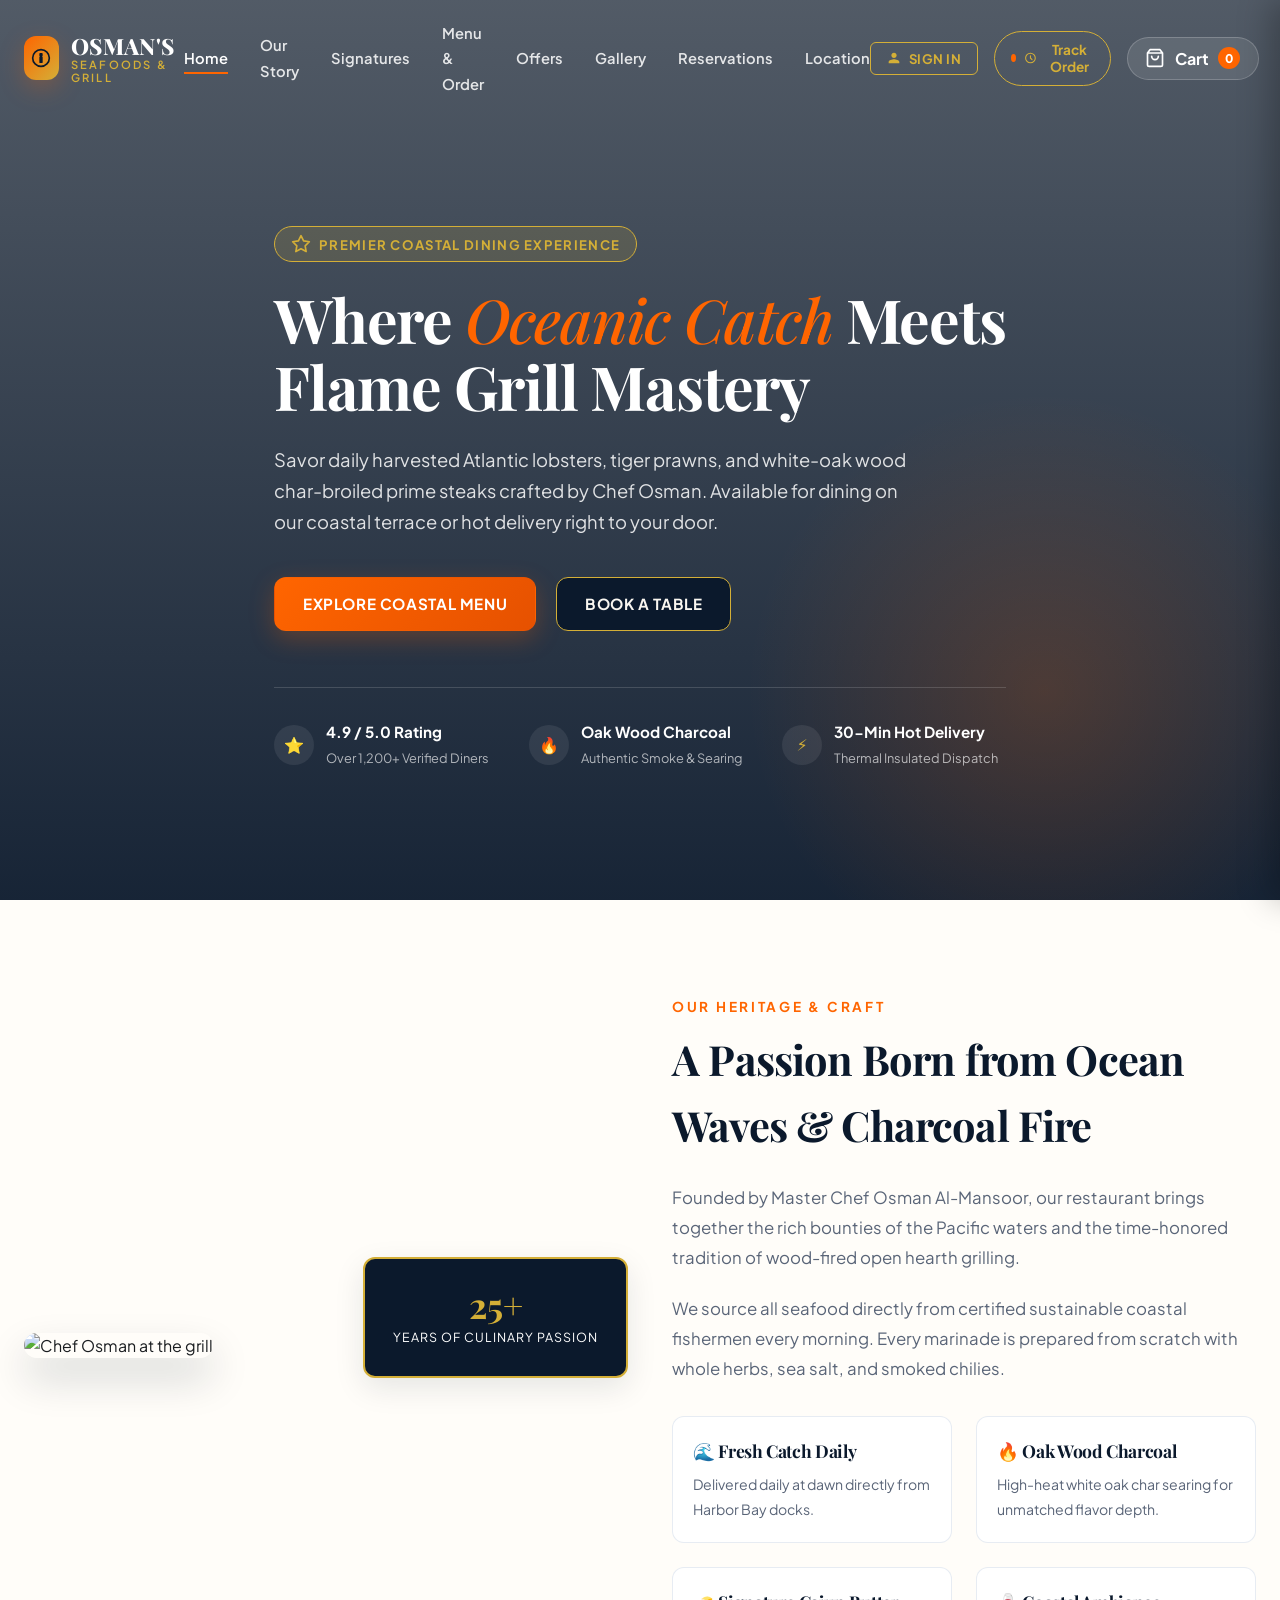
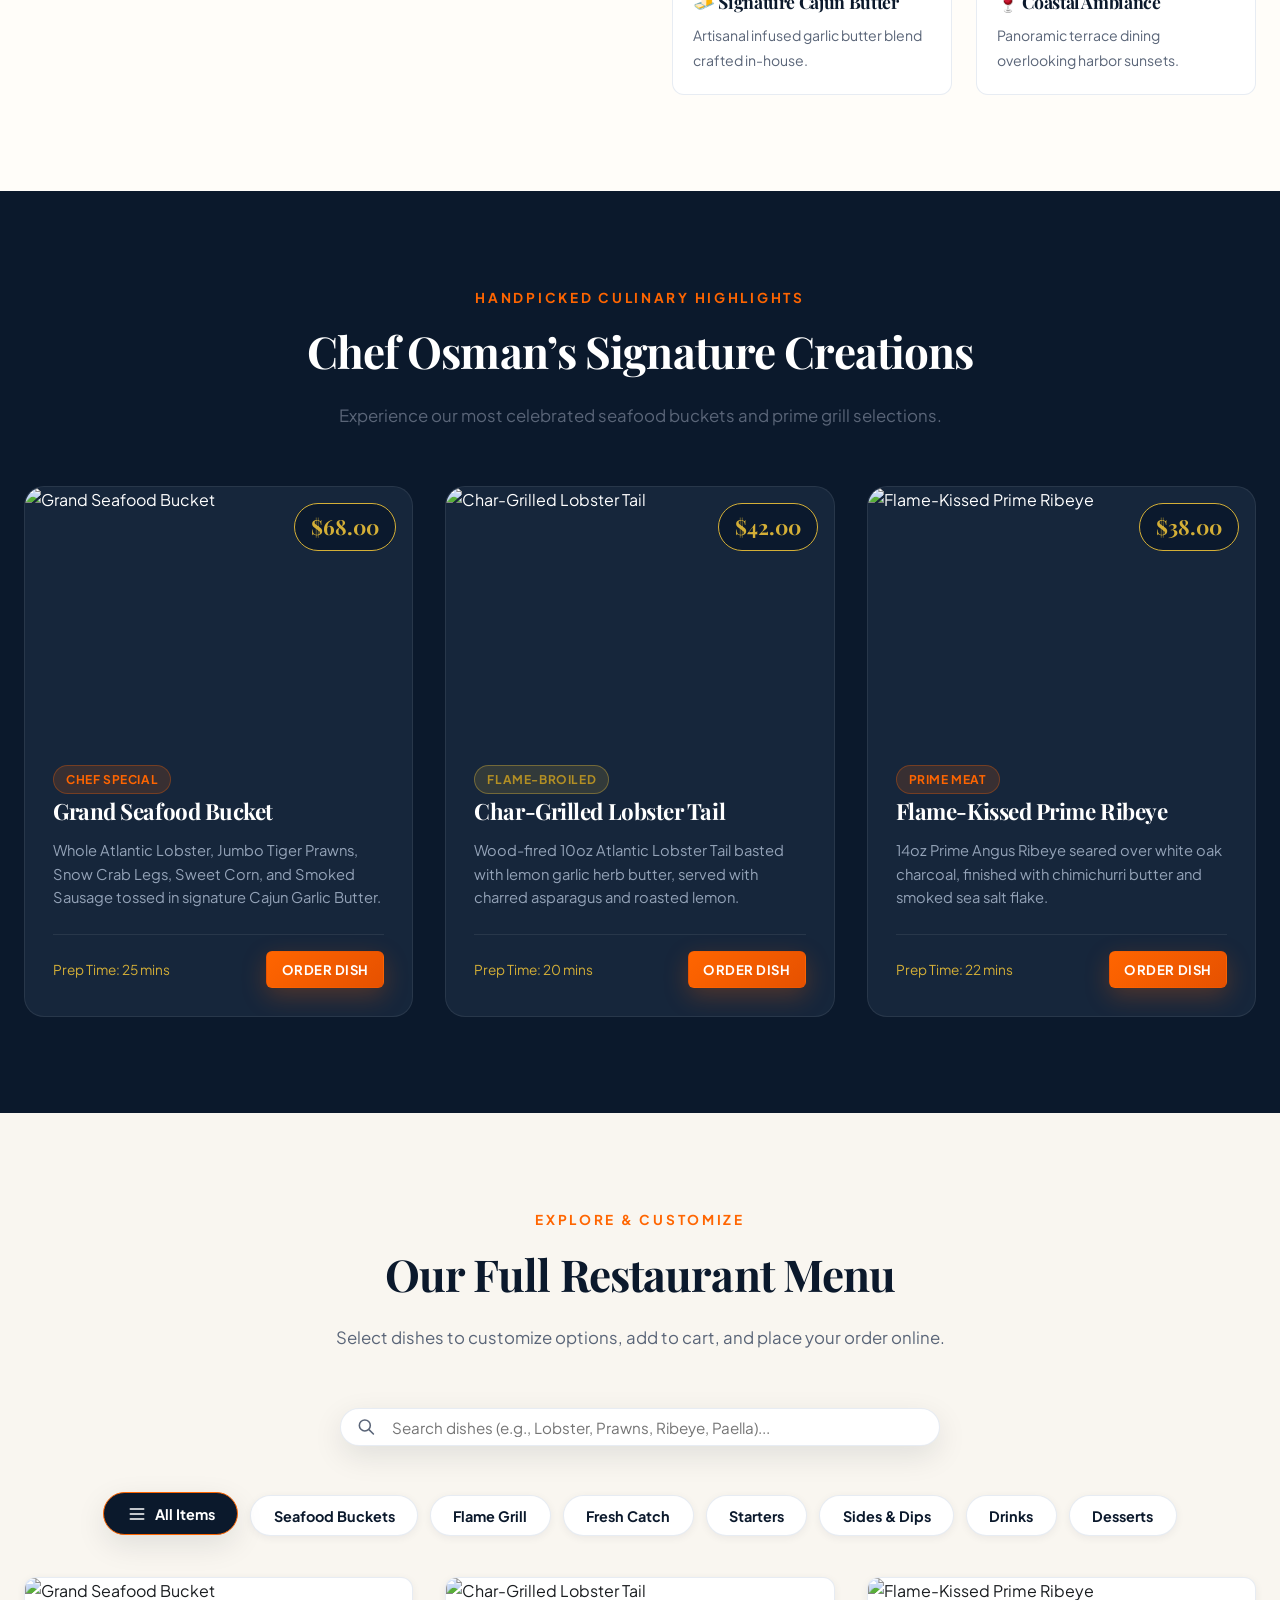
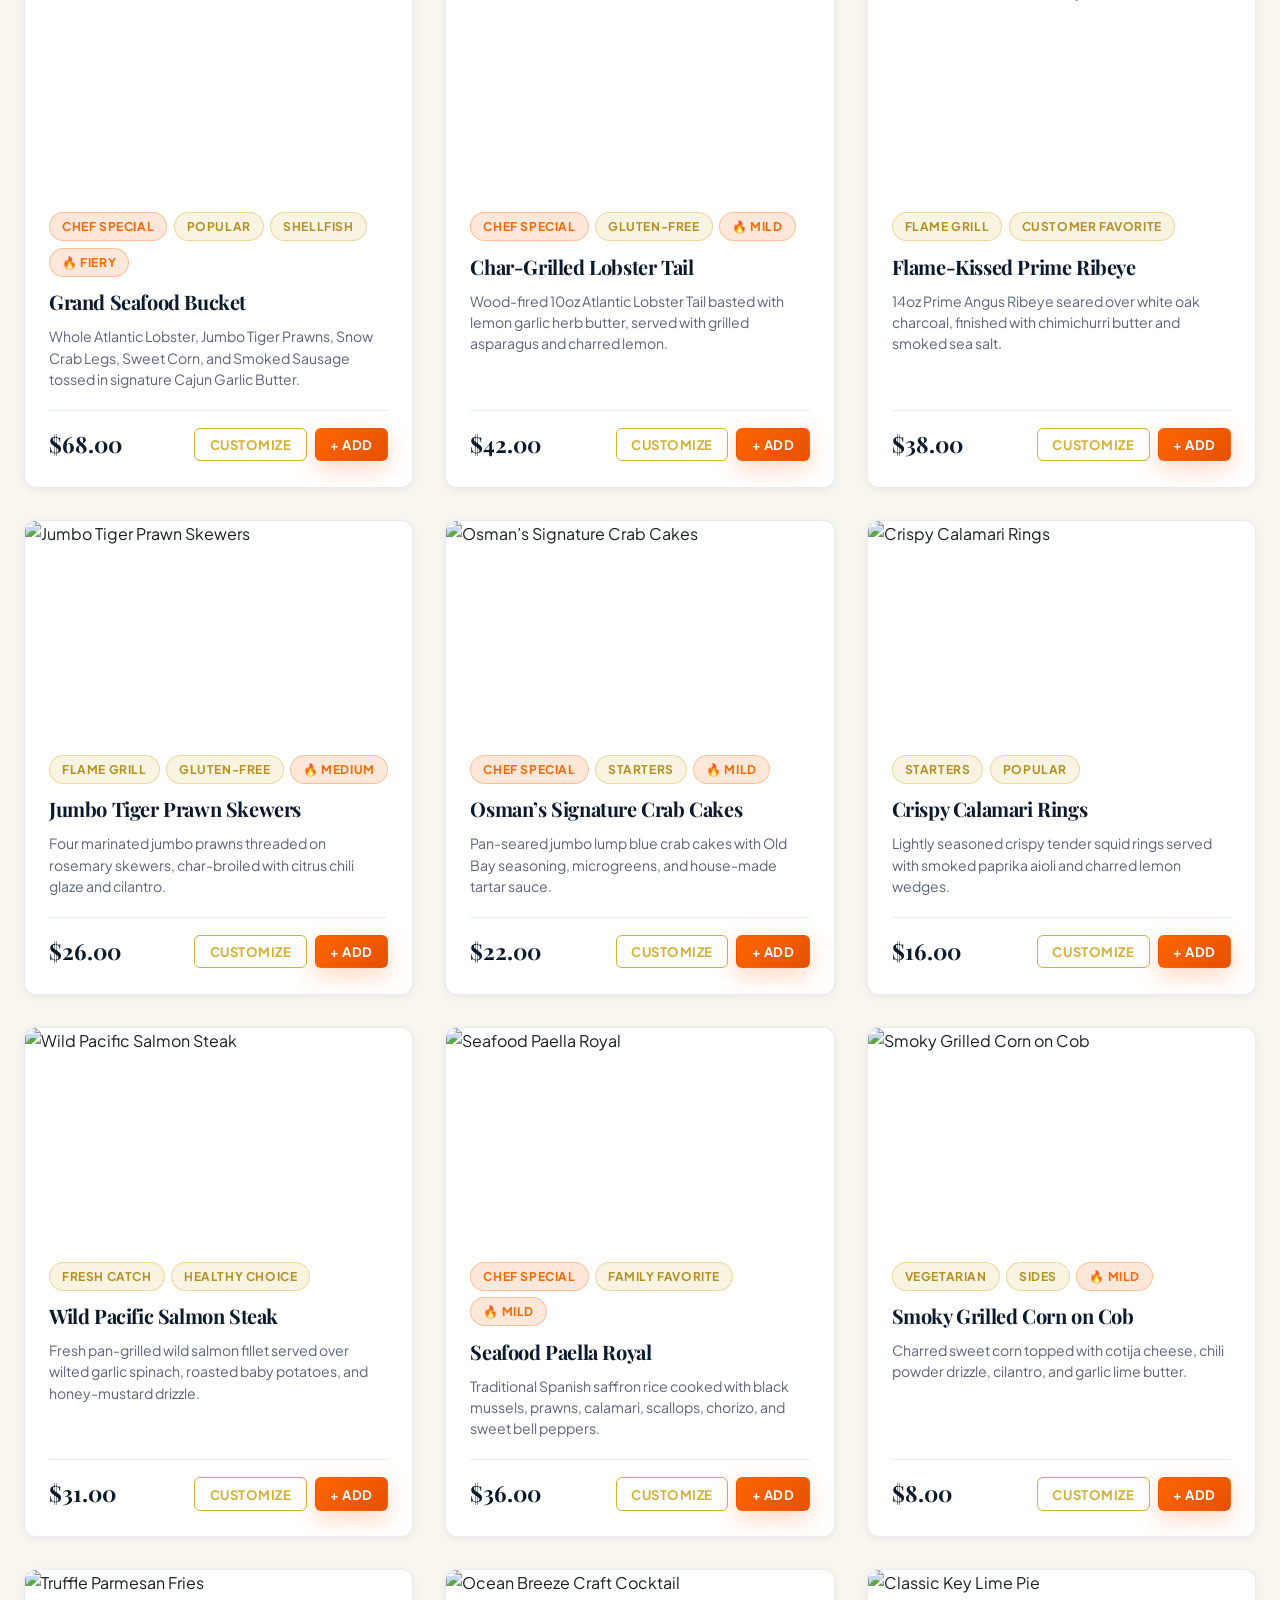
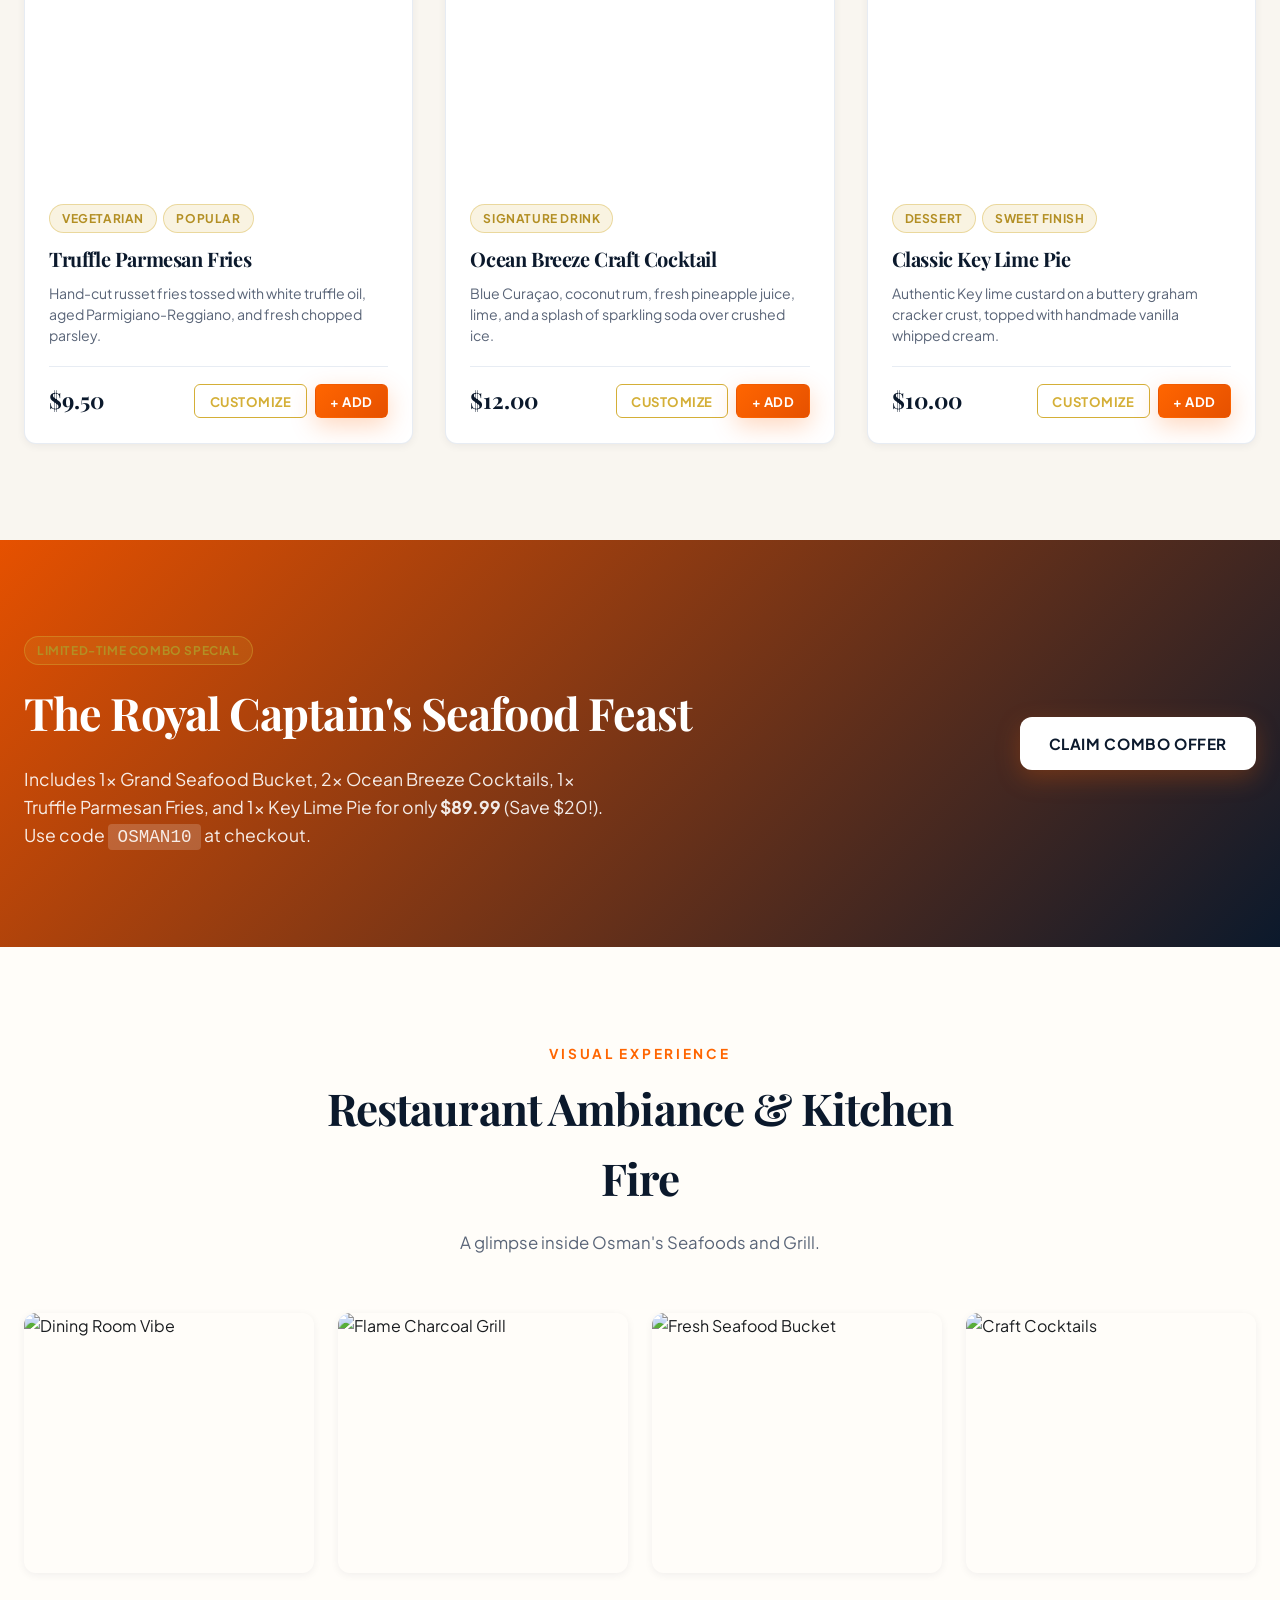
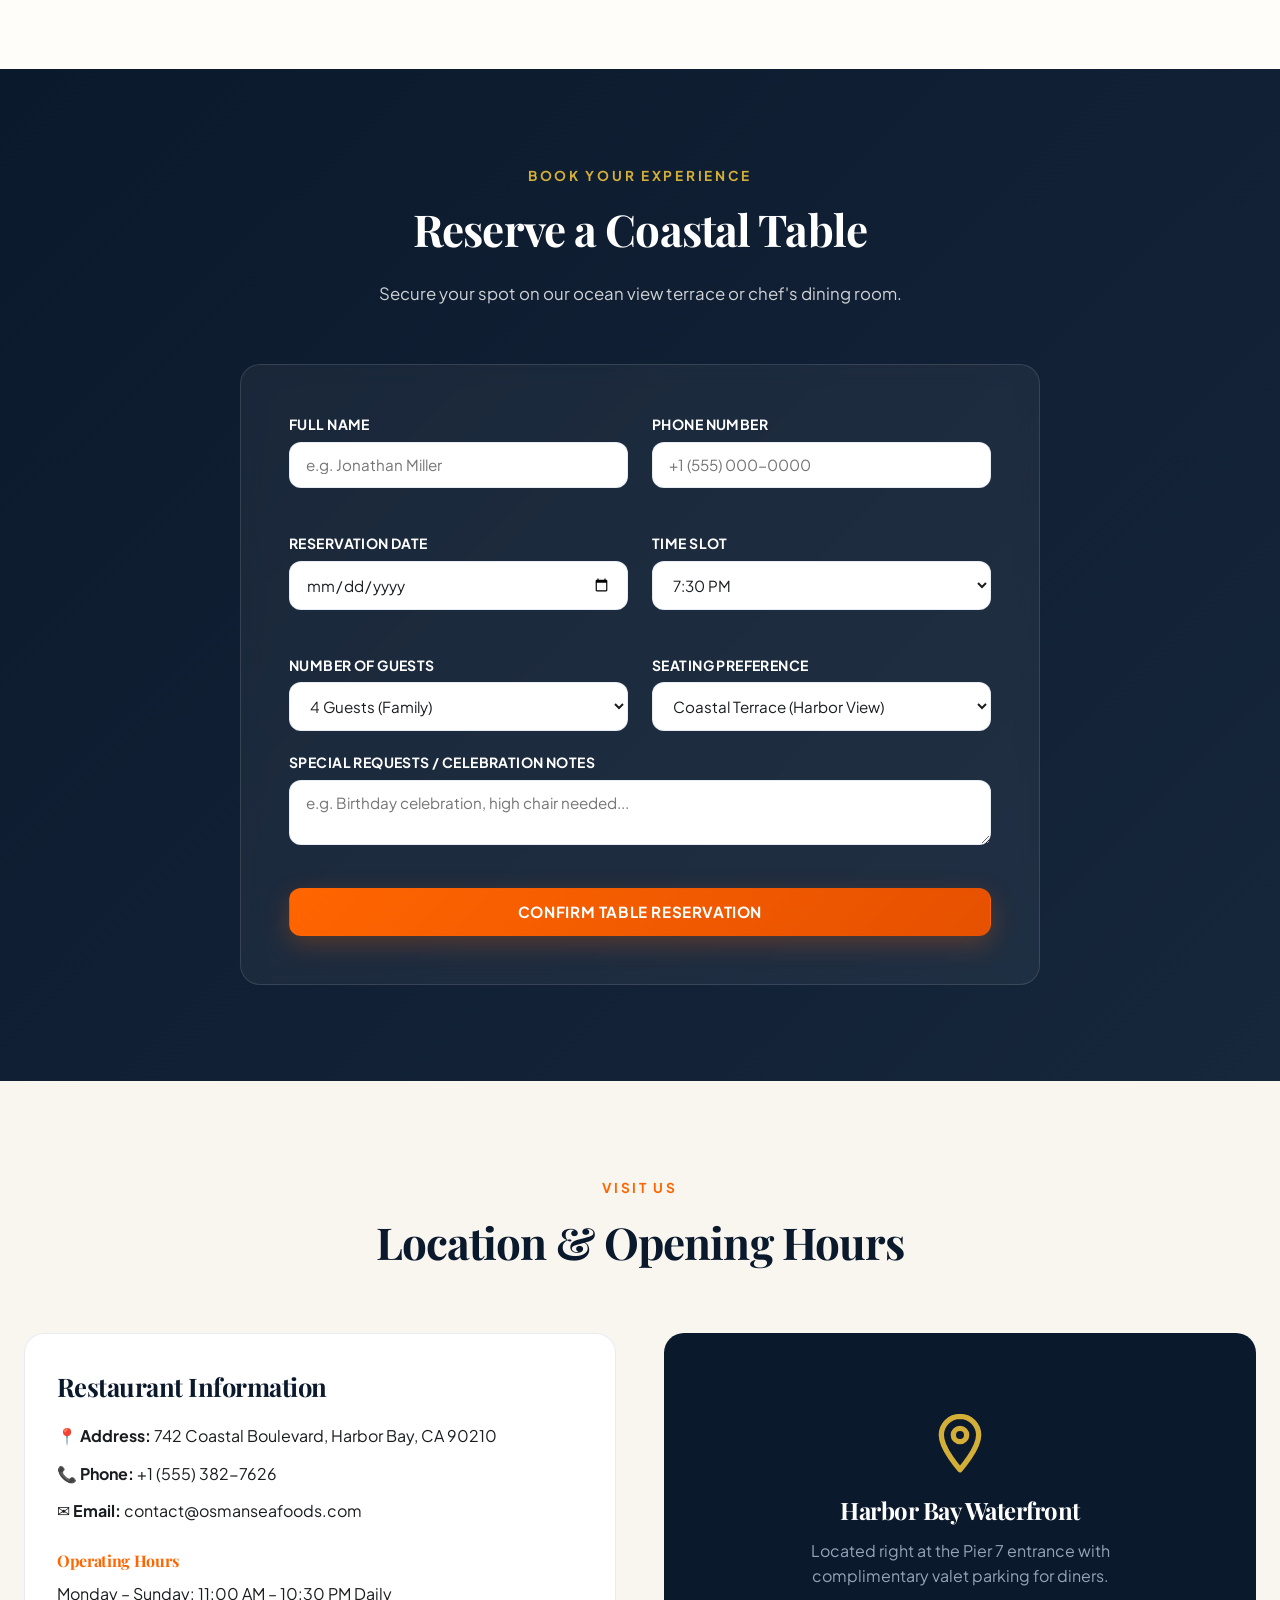
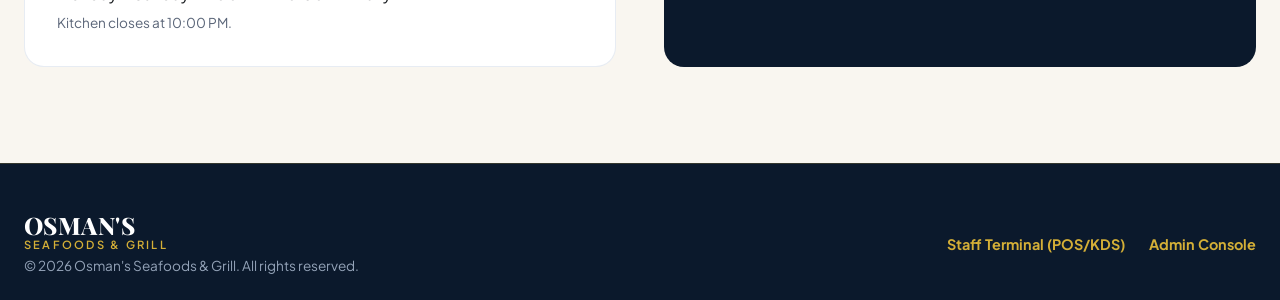
==== index.html @ ef4e6662 "feat: complete authentication system, multi-role synchronization, Python Flask REST backend, and res" ====
<!DOCTYPE html>
<html lang="en">
<head>
  <meta charset="UTF-8">
  <meta name="viewport" content="width=device-width, initial-scale=1.0">
  <title>Osman's Seafoods and Grill — Coastal Dining & Flame-Grilled Delicacies</title>
  <meta name="description" content="Experience authentic oceanic seafood platters, wood-fired charcoal grilled steaks, and prime coastal dining at Osman's Seafoods and Grill. Order online for Dine-In, Takeout, or Hot Delivery.">
  <link rel="stylesheet" href="css/main.css">
  <link rel="stylesheet" href="css/customer.css">
  <link rel="stylesheet" href="css/auth.css">
</head>
<body>

  <!-- Navigation Bar -->
  <header class="navbar">
    <div class="container nav-container">
      <a href="#hero" class="brand-logo">
        <div class="brand-logo-icon">
          <svg class="icon" viewBox="0 0 24 24"><path d="M12 2C6.48 2 2 6.48 2 12s4.48 10 10 10 10-4.48 10-10S17.52 2 12 2zm1 15h-2v-6h2v6zm0-8h-2V7h2v2z"/></svg>
        </div>
        <div class="brand-title">
          OSMAN'S
          <span>SEAFOODS & GRILL</span>
        </div>
      </a>

      <ul class="nav-links">
        <li><a href="#hero" class="nav-link active">Home</a></li>
        <li><a href="#story" class="nav-link">Our Story</a></li>
        <li><a href="#signature" class="nav-link">Signatures</a></li>
        <li><a href="#menu" class="nav-link">Menu & Order</a></li>
        <li><a href="#offers" class="nav-link">Offers</a></li>
        <li><a href="#gallery" class="nav-link">Gallery</a></li>
        <li><a href="#reserve" class="nav-link">Reservations</a></li>
        <li><a href="#contact" class="nav-link">Location</a></li>
      </ul>

      <div class="nav-actions">
        <button id="navTrackerBtn" class="tracker-btn">
          <span class="pulse-dot" id="navTrackerPulse" style="display:none;"></span>
          <svg class="icon" viewBox="0 0 24 24"><path d="M12 8v4l3 3m6-3a9 9 0 11-18 0 9 9 0 0118 0z"/></svg>
          Track Order
        </button>

        <button id="navCartBtn" class="cart-btn">
          <svg class="icon" viewBox="0 0 24 24"><path d="M6 2L3 6v14a2 2 0 002 2h14a2 2 0 002-2V6l-3-4zM3 6h18M16 10a4 4 0 01-8 0"/></svg>
          <span>Cart</span>
          <span class="cart-badge" id="navCartBadge">0</span>
        </button>

        <button class="mobile-nav-toggle" aria-label="Toggle navigation">
          <svg class="icon" viewBox="0 0 24 24"><path d="M4 6h16M4 12h16M4 18h16"/></svg>
        </button>
      </div>
    </div>
  </header>

  <!-- Hero Section -->
  <section id="hero" class="hero">
    <div class="hero-overlay-flame"></div>
    <div class="container hero-content">
      <div class="hero-tag">
        <svg class="icon" viewBox="0 0 24 24"><path d="M12 2L15.09 8.26L22 9.27L17 14.14L18.18 21.02L12 17.77L5.82 21.02L7 14.14L2 9.27L8.91 8.26L12 2Z"/></svg>
        Premier Coastal Dining Experience
      </div>
      <h1 class="hero-title">Where <em>Oceanic Catch</em> Meets Flame Grill Mastery</h1>
      <p class="hero-subtitle">Savor daily harvested Atlantic lobsters, tiger prawns, and white-oak wood char-broiled prime steaks crafted by Chef Osman. Available for dining on our coastal terrace or hot delivery right to your door.</p>
      
      <div class="hero-actions">
        <a href="#menu" class="btn btn-flame">Explore Coastal Menu</a>
        <a href="#reserve" class="btn btn-navy">Book a Table</a>
      </div>

      <div class="hero-features">
        <div class="hero-feature-item">
          <div class="hero-feature-icon">⭐</div>
          <div class="hero-feature-text">
            <strong>4.9 / 5.0 Rating</strong>
            <span>Over 1,200+ Verified Diners</span>
          </div>
        </div>
        <div class="hero-feature-item">
          <div class="hero-feature-icon">🔥</div>
          <div class="hero-feature-text">
            <strong>Oak Wood Charcoal</strong>
            <span>Authentic Smoke & Searing</span>
          </div>
        </div>
        <div class="hero-feature-item">
          <div class="hero-feature-icon">⚡</div>
          <div class="hero-feature-text">
            <strong>30-Min Hot Delivery</strong>
            <span>Thermal Insulated Dispatch</span>
          </div>
        </div>
      </div>
    </div>
  </section>

  <!-- Story & Heritage Section -->
  <section id="story" class="section-padding story-section">
    <div class="container">
      <div class="story-grid">
        <div class="story-img-wrapper">
          <img src="https://images.unsplash.com/photo-1555396273-367ea4eb4db5?auto=format&fit=crop&w=1000&q=80" alt="Chef Osman at the grill" class="story-img-main">
          <div class="story-img-badge">
            <strong>25+</strong>
            <span>Years of Culinary Passion</span>
          </div>
        </div>
        <div class="story-content">
          <span class="section-subtitle">Our Heritage & Craft</span>
          <h2>A Passion Born from Ocean Waves & Charcoal Fire</h2>
          <p>Founded by Master Chef Osman Al-Mansoor, our restaurant brings together the rich bounties of the Pacific waters and the time-honored tradition of wood-fired open hearth grilling.</p>
          <p>We source all seafood directly from certified sustainable coastal fishermen every morning. Every marinade is prepared from scratch with whole herbs, sea salt, and smoked chilies.</p>
          
          <div class="story-highlights">
            <div class="story-card">
              <h4>🌊 Fresh Catch Daily</h4>
              <p>Delivered daily at dawn directly from Harbor Bay docks.</p>
            </div>
            <div class="story-card">
              <h4>🔥 Oak Wood Charcoal</h4>
              <p>High-heat white oak char searing for unmatched flavor depth.</p>
            </div>
            <div class="story-card">
              <h4>🧈 Signature Cajun Butter</h4>
              <p>Artisanal infused garlic butter blend crafted in-house.</p>
            </div>
            <div class="story-card">
              <h4>🍷 Coastal Ambiance</h4>
              <p>Panoramic terrace dining overlooking harbor sunsets.</p>
            </div>
          </div>
        </div>
      </div>
    </div>
  </section>

  <!-- Signature Delicacies Showcase -->
  <section id="signature" class="section-padding signature-section">
    <div class="container">
      <div class="section-header">
        <span class="section-subtitle">Handpicked Culinary Highlights</span>
        <h2 class="section-title">Chef Osman’s Signature Creations</h2>
        <p class="section-desc">Experience our most celebrated seafood buckets and prime grill selections.</p>
      </div>

      <div class="signature-grid">
        <div class="sig-card">
          <div class="sig-img-box">
            <img src="https://images.unsplash.com/photo-1559737194-67e3c1a84f37?auto=format&fit=crop&w=800&q=80" alt="Grand Seafood Bucket">
            <span class="sig-price">$68.00</span>
          </div>
          <div class="sig-content">
            <span class="badge badge-flame">Chef Special</span>
            <h3>Grand Seafood Bucket</h3>
            <p>Whole Atlantic Lobster, Jumbo Tiger Prawns, Snow Crab Legs, Sweet Corn, and Smoked Sausage tossed in signature Cajun Garlic Butter.</p>
            <div class="sig-footer">
              <span style="font-size:0.85rem; color:var(--color-gold-accent);">Prep Time: 25 mins</span>
              <a href="#menu" class="btn btn-flame btn-sm">Order Dish</a>
            </div>
          </div>
        </div>

        <div class="sig-card">
          <div class="sig-img-box">
            <img src="https://images.unsplash.com/photo-1551248429-40975aa4de74?auto=format&fit=crop&w=800&q=80" alt="Char-Grilled Lobster Tail">
            <span class="sig-price">$42.00</span>
          </div>
          <div class="sig-content">
            <span class="badge badge-gold">Flame-Broiled</span>
            <h3>Char-Grilled Lobster Tail</h3>
            <p>Wood-fired 10oz Atlantic Lobster Tail basted with lemon garlic herb butter, served with charred asparagus and roasted lemon.</p>
            <div class="sig-footer">
              <span style="font-size:0.85rem; color:var(--color-gold-accent);">Prep Time: 20 mins</span>
              <a href="#menu" class="btn btn-flame btn-sm">Order Dish</a>
            </div>
          </div>
        </div>

        <div class="sig-card">
          <div class="sig-img-box">
            <img src="https://images.unsplash.com/photo-1544025162-d76694265947?auto=format&fit=crop&w=800&q=80" alt="Flame-Kissed Prime Ribeye">
            <span class="sig-price">$38.00</span>
          </div>
          <div class="sig-content">
            <span class="badge badge-flame">Prime Meat</span>
            <h3>Flame-Kissed Prime Ribeye</h3>
            <p>14oz Prime Angus Ribeye seared over white oak charcoal, finished with chimichurri butter and smoked sea salt flake.</p>
            <div class="sig-footer">
              <span style="font-size:0.85rem; color:var(--color-gold-accent);">Prep Time: 22 mins</span>
              <a href="#menu" class="btn btn-flame btn-sm">Order Dish</a>
            </div>
          </div>
        </div>
      </div>
    </div>
  </section>

  <!-- Interactive Menu & Ordering Section -->
  <section id="menu" class="section-padding menu-section">
    <div class="container">
      <div class="section-header">
        <span class="section-subtitle">Explore & Customize</span>
        <h2 class="section-title">Our Full Restaurant Menu</h2>
        <p class="section-desc">Select dishes to customize options, add to cart, and place your order online.</p>
      </div>

      <div class="menu-search-bar">
        <svg class="icon" style="color:var(--color-text-muted);" viewBox="0 0 24 24"><path d="M21 21l-6-6m2-5a7 7 0 11-14 0 7 7 0 0114 0z"/></svg>
        <input type="text" id="menuSearchInput" placeholder="Search dishes (e.g., Lobster, Prawns, Ribeye, Paella)...">
      </div>

      <div class="category-filter-bar" id="categoryFilterBar"></div>
      <div class="menu-grid" id="menuGrid"></div>
    </div>
  </section>

  <!-- Special Offers & Platters Banner -->
  <section id="offers" class="section-padding" style="background: linear-gradient(135deg, var(--color-flame-ember) 0%, var(--color-ocean-deep) 100%); color:#FFF;">
    <div class="container" style="display:flex; align-items:center; justify-content:space-between; gap:2rem; flex-wrap:wrap;">
      <div>
        <span class="badge badge-gold" style="margin-bottom:0.75rem;">Limited-Time Combo Special</span>
        <h2 style="font-size:2.8rem; font-family:var(--font-heading); margin-bottom:1rem;">The Royal Captain's Seafood Feast</h2>
        <p style="max-width:600px; font-size:1.1rem; opacity:0.9;">Includes 1x Grand Seafood Bucket, 2x Ocean Breeze Cocktails, 1x Truffle Parmesan Fries, and 1x Key Lime Pie for only <strong>$89.99</strong> (Save $20!). Use code <code style="background:rgba(255,255,255,0.2); padding:0.2rem 0.6rem; border-radius:4px;">OSMAN10</code> at checkout.</p>
      </div>
      <a href="#menu" class="btn btn-flame" style="background:#FFF; color:var(--color-ocean-deep);">Claim Combo Offer</a>
    </div>
  </section>

  <!-- Photo & Ambiance Gallery -->
  <section id="gallery" class="section-padding gallery-section">
    <div class="container">
      <div class="section-header">
        <span class="section-subtitle">Visual Experience</span>
        <h2 class="section-title">Restaurant Ambiance & Kitchen Fire</h2>
        <p class="section-desc">A glimpse inside Osman's Seafoods and Grill.</p>
      </div>

      <div class="gallery-grid">
        <div class="gallery-item">
          <img src="https://images.unsplash.com/photo-1517248135467-4c7edcad34c4?auto=format&fit=crop&w=800&q=80" alt="Dining Room Vibe">
          <div class="gallery-overlay"><span>Main Dining Hall</span></div>
        </div>
        <div class="gallery-item">
          <img src="https://images.unsplash.com/photo-1544025162-d76694265947?auto=format&fit=crop&w=800&q=80" alt="Flame Charcoal Grill">
          <div class="gallery-overlay"><span>Wood-Fired Hearth</span></div>
        </div>
        <div class="gallery-item">
          <img src="https://images.unsplash.com/photo-1559737194-67e3c1a84f37?auto=format&fit=crop&w=800&q=80" alt="Fresh Seafood Bucket">
          <div class="gallery-overlay"><span>Seafood Platter</span></div>
        </div>
        <div class="gallery-item">
          <img src="https://images.unsplash.com/photo-1551024709-8f23befc6f87?auto=format&fit=crop&w=800&q=80" alt="Craft Cocktails">
          <div class="gallery-overlay"><span>Coastal Bar</span></div>
        </div>
      </div>
    </div>
  </section>

  <!-- Table Reservation Section -->
  <section id="reserve" class="section-padding reservation-section">
    <div class="container">
      <div class="section-header">
        <span class="section-subtitle" style="color:var(--color-gold-accent);">Book Your Experience</span>
        <h2 class="section-title" style="color:#FFF;">Reserve a Coastal Table</h2>
        <p class="section-desc" style="color:rgba(255,255,255,0.8);">Secure your spot on our ocean view terrace or chef's dining room.</p>
      </div>

      <div class="reservation-box">
        <form id="reservationForm">
          <div style="display:grid; grid-template-columns: 1fr 1fr; gap:1.5rem;">
            <div class="form-group">
              <label class="form-label" style="color:#FFF;">Full Name</label>
              <input type="text" id="resName" class="form-control" placeholder="e.g. Jonathan Miller" required>
            </div>
            <div class="form-group">
              <label class="form-label" style="color:#FFF;">Phone Number</label>
              <input type="tel" id="resPhone" class="form-control" placeholder="+1 (555) 000-0000" required>
            </div>
            <div class="form-group">
              <label class="form-label" style="color:#FFF;">Reservation Date</label>
              <input type="date" id="resDate" class="form-control" required>
            </div>
            <div class="form-group">
              <label class="form-label" style="color:#FFF;">Time Slot</label>
              <select id="resTime" class="form-control" required>
                <option value="17:00">5:00 PM</option>
                <option value="18:30">6:30 PM</option>
                <option value="19:30" selected>7:30 PM</option>
                <option value="20:30">8:30 PM</option>
              </select>
            </div>
            <div class="form-group">
              <label class="form-label" style="color:#FFF;">Number of Guests</label>
              <select id="resGuests" class="form-control">
                <option value="2">2 Guests (Couple)</option>
                <option value="4" selected>4 Guests (Family)</option>
                <option value="6">6 Guests (Party)</option>
                <option value="8">8+ Guests (Group)</option>
              </select>
            </div>
            <div class="form-group">
              <label class="form-label" style="color:#FFF;">Seating Preference</label>
              <select id="resSeating" class="form-control">
                <option value="Terrace">Coastal Terrace (Harbor View)</option>
                <option value="Indoor">Main Dining Room</option>
                <option value="Chef Table">Chef's Fire Counter</option>
              </select>
            </div>
          </div>
          <div class="form-group">
            <label class="form-label" style="color:#FFF;">Special Requests / Celebration Notes</label>
            <textarea id="resNotes" class="form-control" rows="2" placeholder="e.g. Birthday celebration, high chair needed..."></textarea>
          </div>
          <button type="submit" class="btn btn-flame" style="width:100%; margin-top:1rem;">Confirm Table Reservation</button>
        </form>
      </div>
    </div>
  </section>

  <!-- Location & Contact Section -->
  <section id="contact" class="section-padding" style="background:var(--color-bg-sand);">
    <div class="container">
      <div class="section-header">
        <span class="section-subtitle">Visit Us</span>
        <h2 class="section-title">Location & Opening Hours</h2>
      </div>

      <div style="display:grid; grid-template-columns: 1fr 1fr; gap:3rem;">
        <div style="background:#FFF; padding:2rem; border-radius:var(--radius-lg); border:var(--border-light);">
          <h3 style="font-family:var(--font-heading); font-size:1.6rem; color:var(--color-ocean-deep); margin-bottom:1rem;">Restaurant Information</h3>
          <p style="margin-bottom:0.75rem;"><strong>📍 Address:</strong> 742 Coastal Boulevard, Harbor Bay, CA 90210</p>
          <p style="margin-bottom:0.75rem;"><strong>📞 Phone:</strong> +1 (555) 382-7626</p>
          <p style="margin-bottom:0.75rem;"><strong>✉️ Email:</strong> contact@osmanseafoods.com</p>
          <h4 style="margin-top:1.5rem; margin-bottom:0.5rem; color:var(--color-flame-amber);">Operating Hours</h4>
          <p>Monday – Sunday: 11:00 AM – 10:30 PM Daily</p>
          <p style="font-size:0.85rem; color:var(--color-text-muted); margin-top:0.3rem;">Kitchen closes at 10:00 PM.</p>
        </div>
        
        <div style="background:#0B192C; color:#FFF; padding:2rem; border-radius:var(--radius-lg); display:flex; flex-direction:column; justify-content:center; align-items:center; text-align:center;">
          <svg class="icon" style="width:64px;height:64px;color:var(--color-gold-accent);margin-bottom:1rem;" viewBox="0 0 24 24"><path d="M12 2C8.13 2 5 5.13 5 9c0 5.25 7 13 7 13s7-7.75 7-13c0-3.87-3.13-7-7-7zm0 9.5a2.5 2.5 0 010-5 2.5 2.5 0 010 5z"/></svg>
          <h3 style="font-size:1.5rem;">Harbor Bay Waterfront</h3>
          <p style="color:#94A3B8; margin-top:0.5rem; max-width:320px;">Located right at the Pier 7 entrance with complimentary valet parking for diners.</p>
        </div>
      </div>
    </div>
  </section>

  <!-- Footer -->
  <footer style="background:var(--color-ocean-deep); color:#FFF; padding:3rem 0 1.5rem 0; border-top:1px solid rgba(212,175,55,0.2);">
    <div class="container" style="display:flex; justify-content:space-between; align-items:center; flex-wrap:wrap; gap:1.5rem;">
      <div>
        <div class="brand-title" style="font-size:1.5rem;">OSMAN'S <span>SEAFOODS & GRILL</span></div>
        <p style="font-size:0.85rem; color:#94A3B8; margin-top:0.3rem;">© 2026 Osman's Seafoods & Grill. All rights reserved.</p>
      </div>

      <div style="display:flex; gap:1.5rem; font-size:0.9rem;">
        <a href="staff.html" style="color:var(--color-gold-accent); font-weight:700;">Staff Terminal (POS/KDS)</a>
        <a href="admin.html" style="color:var(--color-gold-accent); font-weight:700;">Admin Console</a>
      </div>
    </div>
  </footer>

  <!-- DISH CUSTOMIZATION MODAL -->
  <div class="modal-overlay" id="dishModal">
    <div class="modal-container">
      <button class="modal-close" data-close-modal>&times;</button>
      <div id="dishModalContent"></div>
    </div>
  </div>

  <!-- SLIDE-OUT CART DRAWER -->
  <div class="cart-drawer" id="cartDrawer">
    <div class="cart-drawer-header">
      <h3 style="font-size:1.3rem;">Your Order Cart</h3>
      <button class="modal-close" id="closeCartBtn" style="color:#FFF;">&times;</button>
    </div>
    <div class="cart-drawer-body" id="cartDrawerItems"></div>
    
    <div class="cart-drawer-footer">
      <div style="display:flex; gap:0.5rem; margin-bottom:1rem;">
        <input type="text" id="cartPromoInput" class="form-control" placeholder="Promo code (e.g. OSMAN10)" style="font-size:0.85rem;">
        <button id="btnApplyPromo" class="btn btn-secondary btn-sm">Apply</button>
      </div>

      <div class="cart-summary-row"><span>Subtotal</span><span id="cartSubtotal">$0.00</span></div>
      <div class="cart-summary-row"><span>Tax (8%)</span><span id="cartTax">$0.00</span></div>
      <div class="cart-summary-row"><span>Delivery Fee</span><span id="cartDeliveryFee">$0.00</span></div>
      <div class="cart-summary-row" style="color:#10B981;"><span>Discount</span><span id="cartDiscount">-$0.00</span></div>
      <div class="cart-summary-row total"><span>Total Amount</span><span id="cartTotal">$0.00</span></div>

      <button id="btnOpenCheckout" class="btn btn-flame" style="width:100%; margin-top:1.25rem;">Proceed to Checkout</button>
    </div>
  </div>

  <!-- CHECKOUT MODAL -->
  <div class="modal-overlay" id="checkoutModal">
    <div class="modal-container">
      <div class="modal-header">
        <h3>Complete Your Order</h3>
        <button class="modal-close" data-close-modal>&times;</button>
      </div>
      <form id="checkoutForm">
        <div class="modal-body">
          <div class="form-group">
            <label class="form-label">Full Name</label>
            <input type="text" id="checkoutName" class="form-control" placeholder="e.g. Elena Rostova" required>
          </div>
          <div class="form-group">
            <label class="form-label">Contact Phone</label>
            <input type="tel" id="checkoutPhone" class="form-control" placeholder="+1 (555) 000-0000" required>
          </div>
          <div class="form-group">
            <label class="form-label">Order Type</label>
            <select id="checkoutOrderType" class="form-control">
              <option value="Delivery" selected>Delivery to Address</option>
              <option value="Dine-In">Dine-In at Table</option>
              <option value="Takeout">Takeout Pickup</option>
            </select>
          </div>

          <div class="form-group" id="fieldTableNumber" style="display:none;">
            <label class="form-label">Table Selection</label>
            <input type="text" id="checkoutTable" class="form-control" placeholder="e.g. Table 04">
          </div>
          <div class="form-group" id="fieldDeliveryAddress">
            <label class="form-label">Delivery Address</label>
            <input type="text" id="checkoutAddress" class="form-control" placeholder="Street name, Apt/Suite #">
          </div>
          <div class="form-group" id="fieldPickupTime" style="display:none;">
            <label class="form-label">Estimated Pickup Time</label>
            <input type="text" id="checkoutPickupTime" class="form-control" placeholder="e.g. 7:30 PM">
          </div>

          <div class="form-group">
            <label class="form-label">Payment Method</label>
            <select id="checkoutPaymentMethod" class="form-control">
              <option value="Cash on Delivery / Pickup" selected>Cash on Delivery / Pickup</option>
              <option value="Credit Card">Credit / Debit Card</option>
              <option value="GCash / Digital Wallet">GCash / Digital Wallet</option>
            </select>
          </div>
          <div class="form-group">
            <label class="form-label">Delivery Notes / Dietary Reminders</label>
            <textarea id="checkoutNotes" class="form-control" rows="2" placeholder="e.g. Gate code #1234, ring bell..."></textarea>
          </div>
        </div>
        <div class="modal-footer">
          <button type="button" class="btn btn-secondary" data-close-modal>Cancel</button>
          <button type="submit" class="btn btn-flame">Submit & Place Order</button>
        </div>
      </form>
    </div>
  </div>

  <!-- ORDER CONFIRMATION MODAL -->
  <div class="modal-overlay" id="confirmationModal">
    <div class="modal-container" style="text-align:center; padding:2.5rem 2rem;">
      <div style="width:70px;height:70px;background:rgba(16,185,129,0.15);color:#10B981;border-radius:50%;display:flex;align-items:center;justify-content:center;margin:0 auto 1.5rem auto;">
        <svg class="icon" style="width:40px;height:40px;" viewBox="0 0 24 24"><path d="M22 11.08V12a10 10 0 11-5.93-9.14"/><path d="M22 4L12 14.01l-3-3"/></svg>
      </div>
      <h2 style="font-family:var(--font-heading); color:var(--color-ocean-deep); font-size:2rem; margin-bottom:0.5rem;">Order Successfully Placed!</h2>
      <p style="color:var(--color-text-muted); margin-bottom:1.5rem;">Thank you for your order at Osman's Seafoods and Grill.</p>

      <div style="background:#F8FAFC; padding:1.25rem; border-radius:var(--radius-md); text-align:left; margin-bottom:1.5rem; font-size:0.92rem;">
        <div style="display:flex; justify-content:space-between; margin-bottom:0.4rem;"><span>Order Reference:</span><strong id="confOrderId" style="color:var(--color-flame-amber);">OSM-0000</strong></div>
        <div style="display:flex; justify-content:space-between; margin-bottom:0.4rem;"><span>Customer Name:</span><span id="confCustName">-</span></div>
        <div style="display:flex; justify-content:space-between; margin-bottom:0.4rem;"><span>Order Type:</span><span id="confOrderType">-</span></div>
        <div style="display:flex; justify-content:space-between; font-weight:bold; margin-top:0.6rem; padding-top:0.6rem; border-top:var(--border-light);"><span>Total Paid:</span><span id="confTotal">$0.00</span></div>
      </div>

      <button id="btnTrackOrderFromConf" class="btn btn-flame" style="width:100%;">Track Order Status Live</button>
    </div>
  </div>

  <!-- LIVE ORDER TRACKER MODAL -->
  <div class="modal-overlay" id="trackerModal">
    <div class="modal-container">
      <div class="modal-header">
        <h3>Live Order Tracker</h3>
        <button class="modal-close" data-close-modal>&times;</button>
      </div>
      <div class="modal-body">
        <div style="text-align:center; margin-bottom:1.5rem;">
          <div style="font-size:0.85rem; color:var(--color-text-muted); text-transform:uppercase;">Tracking Reference</div>
          <h2 id="trackOrderId" style="color:var(--color-flame-amber); font-family:var(--font-heading); font-size:2.2rem;">OSM-8942</h2>
          <span class="badge badge-navy" id="trackOrderType">Delivery</span>
        </div>

        <div style="display:grid; grid-template-columns: repeat(4, 1fr); text-align:center; margin:2rem 0; position:relative;">
          <div id="step-pending" style="padding:0.5rem;"><div style="font-weight:bold; margin-bottom:0.3rem;">1. Placed</div><div style="font-size:0.75rem; color:#64748B;">Received</div></div>
          <div id="step-preparing" style="padding:0.5rem;"><div style="font-weight:bold; margin-bottom:0.3rem;">2. Kitchen</div><div style="font-size:0.75rem; color:#64748B;">Cooking</div></div>
          <div id="step-ready" style="padding:0.5rem;"><div style="font-weight:bold; margin-bottom:0.3rem;">3. Ready</div><div style="font-size:0.75rem; color:#64748B;">Dispatch</div></div>
          <div id="step-completed" style="padding:0.5rem;"><div style="font-weight:bold; margin-bottom:0.3rem;">4. Done</div><div style="font-size:0.75rem; color:#64748B;">Completed</div></div>
        </div>

        <div style="background:#F8FAFC; padding:1.25rem; border-radius:var(--radius-md);">
          <h4 style="margin-bottom:0.75rem; color:var(--color-ocean-deep);">Order Summary</h4>
          <div id="trackOrderItems"></div>
          <div style="display:flex; justify-content:space-between; margin-top:0.75rem; padding-top:0.75rem; border-top:var(--border-light); font-weight:bold;">
            <span>Total:</span>
            <span id="trackOrderTotal">$0.00</span>
          </div>
        </div>
      </div>
    </div>
  </div>

  <script src="js/store.js"></script>
  <script src="js/auth.js"></script>
  <script src="js/customer.js"></script>
</body>
</html>
---- css/main.css ----
/* ==========================================================================
   Osman's Seafoods and Grill — Main Shared Stylesheet
   Theme: Oceanic Luxury & Flame Hearth
   ========================================================================== */

@import url('https://fonts.googleapis.com/css2?family=Playfair+Display:ital,wght@0,500;0,700;0,800;1,600&family=Plus+Jakarta+Sans:wght@300;400;500;600;700;800&display=swap');

:root {
  /* Brand Primary & Theme Colors */
  --color-ocean-deep: #0B192C;
  --color-ocean-navy: #1E3E62;
  --color-ocean-blue: #002B5B;
  --color-ocean-light: #1A365D;

  /* Flame & Accent Colors */
  --color-flame-amber: #FF6500;
  --color-flame-ember: #E65100;
  --color-gold-accent: #D4AF37;
  --color-gold-light: #F4E0A5;

  /* Neutral Backgrounds & Canvas */
  --color-bg-sand: #F9F6F0;
  --color-bg-cream: #FFFDF9;
  --color-bg-card: #FFFFFF;
  --color-surface-dark: #0D1B2A;
  --color-surface-navy: #16263B;

  /* Text Colors */
  --color-text-dark: #1A1D20;
  --color-text-muted: #5A6578;
  --color-text-light: #F4F6F9;
  --color-text-dim: #94A3B8;

  /* Status Colors */
  --color-status-pending: #F59E0B;
  --color-status-preparing: #3B82F6;
  --color-status-ready: #8B5CF6;
  --color-status-completed: #10B981;
  --color-status-cancelled: #EF4444;

  /* UI Borders & Shadow */
  --border-light: 1px solid rgba(226, 232, 240, 0.8);
  --border-gold: 1px solid rgba(212, 175, 55, 0.3);
  --border-dark: 1px solid rgba(255, 255, 255, 0.1);
  --shadow-sm: 0 2px 8px rgba(11, 25, 44, 0.06);
  --shadow-md: 0 10px 30px rgba(11, 25, 44, 0.1);
  --shadow-lg: 0 20px 40px rgba(11, 25, 44, 0.18);
  --shadow-flame: 0 8px 24px rgba(255, 101, 0, 0.25);

  /* Fonts */
  --font-heading: 'Playfair Display', Georgia, serif;
  --font-body: 'Plus Jakarta Sans', system-ui, -apple-system, sans-serif;

  /* Transitions */
  --transition-fast: 0.2s cubic-bezier(0.4, 0, 0.2, 1);
  --transition-smooth: 0.35s cubic-bezier(0.16, 1, 0.3, 1);
  
  /* Radius */
  --radius-sm: 6px;
  --radius-md: 12px;
  --radius-lg: 20px;
  --radius-full: 9999px;
}

/* Global Reset */
*, *::before, *::after {
  box-sizing: border-box;
  margin: 0;
  padding: 0;
}

html {
  scroll-behavior: smooth;
  font-size: 16px;
}

body {
  font-family: var(--font-body);
  background-color: var(--color-bg-sand);
  color: var(--color-text-dark);
  line-height: 1.6;
  overflow-x: hidden;
  -webkit-font-smoothing: antialiased;
}

/* Typography Helpers */
h1, h2, h3, h4, .font-serif {
  font-family: var(--font-heading);
  letter-spacing: -0.02em;
}

a {
  color: inherit;
  text-decoration: none;
  transition: color var(--transition-fast);
}

button, input, select, textarea {
  font-family: inherit;
  font-size: inherit;
}

/* Utility Layouts */
.container {
  width: 100%;
  max-width: 1280px;
  margin: 0 auto;
  padding: 0 1.5rem;
}

.flex { display: flex; }
.flex-col { flex-direction: column; }
.items-center { align-items: center; }
.justify-between { justify-content: space-between; }
.justify-center { justify-content: center; }
.gap-2 { gap: 0.5rem; }
.gap-4 { gap: 1rem; }
.gap-6 { gap: 1.5rem; }
.gap-8 { gap: 2rem; }

/* Buttons */
.btn {
  display: inline-flex;
  align-items: center;
  justify-content: center;
  gap: 0.5rem;
  padding: 0.85rem 1.75rem;
  font-weight: 700;
  font-size: 0.95rem;
  border-radius: var(--radius-md);
  border: 1px solid transparent;
  cursor: pointer;
  transition: all var(--transition-smooth);
  text-transform: uppercase;
  letter-spacing: 0.04em;
  white-space: nowrap;
}

.btn-flame {
  background: linear-gradient(135deg, var(--color-flame-amber) 0%, var(--color-flame-ember) 100%);
  color: #FFFFFF;
  box-shadow: var(--shadow-flame);
}

.btn-flame:hover {
  transform: translateY(-2px);
  box-shadow: 0 12px 28px rgba(255, 101, 0, 0.4);
  filter: brightness(1.08);
}

.btn-navy {
  background: var(--color-ocean-deep);
  color: var(--color-bg-sand);
  border: 1px solid var(--color-gold-accent);
}

.btn-navy:hover {
  background: var(--color-ocean-navy);
  transform: translateY(-2px);
  box-shadow: var(--shadow-md);
}

.btn-outline {
  background: transparent;
  border: 1px solid var(--color-gold-accent);
  color: var(--color-gold-accent);
}

.btn-outline:hover {
  background: rgba(212, 175, 55, 0.1);
  color: #FFFFFF;
}

.btn-secondary {
  background: #E2E8F0;
  color: var(--color-text-dark);
}

.btn-secondary:hover {
  background: #CBD5E1;
}

.btn-danger {
  background: #EF4444;
  color: #FFFFFF;
}

.btn-danger:hover {
  background: #DC2626;
}

.btn-sm {
  padding: 0.45rem 0.9rem;
  font-size: 0.82rem;
  border-radius: var(--radius-sm);
}

.btn-icon {
  width: 42px;
  height: 42px;
  padding: 0;
  border-radius: 50%;
}

/* Badges & Tags */
.badge {
  display: inline-flex;
  align-items: center;
  gap: 0.35rem;
  padding: 0.25rem 0.75rem;
  border-radius: var(--radius-full);
  font-size: 0.75rem;
  font-weight: 700;
  text-transform: uppercase;
  letter-spacing: 0.05em;
}

.badge-gold {
  background: rgba(212, 175, 55, 0.15);
  color: #B38F24;
  border: 1px solid rgba(212, 175, 55, 0.4);
}

.badge-flame {
  background: rgba(255, 101, 0, 0.15);
  color: var(--color-flame-amber);
  border: 1px solid rgba(255, 101, 0, 0.3);
}

.badge-navy {
  background: rgba(14, 165, 233, 0.12);
  color: #0284C7;
  border: 1px solid rgba(14, 165, 233, 0.3);
}

.badge-success {
  background: rgba(16, 185, 129, 0.15);
  color: #059669;
}

.badge-warning {
  background: rgba(245, 158, 11, 0.15);
  color: #D97706;
}

.badge-danger {
  background: rgba(239, 68, 68, 0.15);
  color: #DC2626;
}

/* Modal Dialog Base */
.modal-overlay {
  position: fixed;
  top: 0;
  left: 0;
  width: 100vw;
  height: 100vh;
  background: rgba(11, 25, 44, 0.75);
  backdrop-filter: blur(8px);
  z-index: 9999;
  display: flex;
  align-items: center;
  justify-content: center;
  padding: 1rem;
  opacity: 0;
  visibility: hidden;
  transition: all var(--transition-smooth);
}

.modal-overlay.active {
  opacity: 1;
  visibility: visible;
}

.modal-container {
  background: var(--color-bg-cream);
  width: 100%;
  max-width: 600px;
  max-height: 90vh;
  border-radius: var(--radius-lg);
  box-shadow: var(--shadow-lg);
  overflow-y: auto;
  transform: translateY(20px) scale(0.96);
  transition: transform var(--transition-smooth);
  position: relative;
}

.modal-overlay.active .modal-container {
  transform: translateY(0) scale(1);
}

.modal-header {
  padding: 1.5rem 2rem;
  border-bottom: var(--border-light);
  display: flex;
  align-items: center;
  justify-content: space-between;
}

.modal-header h3 {
  font-size: 1.5rem;
  color: var(--color-ocean-deep);
}

.modal-close {
  background: transparent;
  border: none;
  font-size: 1.5rem;
  color: var(--color-text-muted);
  cursor: pointer;
  padding: 0.25rem;
  border-radius: 50%;
  transition: color var(--transition-fast);
}

.modal-close:hover {
  color: var(--color-flame-amber);
}

.modal-body {
  padding: 2rem;
}

.modal-footer {
  padding: 1.25rem 2rem;
  border-top: var(--border-light);
  background: #F8FAFC;
  display: flex;
  align-items: center;
  justify-content: flex-end;
  gap: 1rem;
}

/* Form Inputs */
.form-group {
  margin-bottom: 1.25rem;
}

.form-label {
  display: block;
  font-size: 0.875rem;
  font-weight: 700;
  color: var(--color-ocean-deep);
  margin-bottom: 0.4rem;
  text-transform: uppercase;
  letter-spacing: 0.03em;
}

.form-control {
  width: 100%;
  padding: 0.8rem 1rem;
  border-radius: var(--radius-md);
  border: var(--border-light);
  background: #FFFFFF;
  color: var(--color-text-dark);
  font-size: 0.95rem;
  transition: border-color var(--transition-fast), box-shadow var(--transition-fast);
}

.form-control:focus {
  outline: none;
  border-color: var(--color-flame-amber);
  box-shadow: 0 0 0 3px rgba(255, 101, 0, 0.15);
}

/* Toast Notification */
.toast-container {
  position: fixed;
  bottom: 2rem;
  right: 2rem;
  z-index: 10000;
  display: flex;
  flex-direction: column;
  gap: 0.75rem;
}

.toast {
  background: var(--color-ocean-deep);
  color: #FFFFFF;
  padding: 1rem 1.5rem;
  border-radius: var(--radius-md);
  border-left: 4px solid var(--color-flame-amber);
  box-shadow: var(--shadow-lg);
  display: flex;
  align-items: center;
  gap: 0.75rem;
  font-size: 0.95rem;
  font-weight: 600;
  animation: slideInRight 0.3s cubic-bezier(0.16, 1, 0.3, 1) forwards;
}

.toast-success { border-left-color: #10B981; }
.toast-error { border-left-color: #EF4444; }

@keyframes slideInRight {
  from { opacity: 0; transform: translateX(100px); }
  to { opacity: 1; transform: translateX(0); }
}

.icon {
  width: 1.25rem;
  height: 1.25rem;
  stroke-width: 2;
  stroke: currentColor;
  fill: none;
  stroke-linecap: round;
  stroke-linejoin: round;
  vertical-align: middle;
}
---- css/customer.css ----
/* ==========================================================================
   Osman's Seafoods and Grill — Customer Website & Storefront Stylesheet
   Bespoke, High-End Restaurant Experience
   ========================================================================== */

/* Navbar */
.navbar {
  position: fixed;
  top: 0;
  left: 0;
  width: 100%;
  z-index: 1000;
  padding: 1.25rem 0;
  transition: all var(--transition-smooth);
}

.navbar.scrolled {
  background: rgba(11, 25, 44, 0.92);
  backdrop-filter: blur(12px);
  padding: 0.85rem 0;
  box-shadow: 0 10px 30px rgba(0, 0, 0, 0.2);
  border-bottom: 1px solid rgba(212, 175, 55, 0.2);
}

.nav-container {
  display: flex;
  align-items: center;
  justify-content: space-between;
}

.brand-logo {
  display: flex;
  align-items: center;
  gap: 0.75rem;
  color: #FFFFFF;
}

.brand-logo-icon {
  width: 44px;
  height: 44px;
  background: linear-gradient(135deg, var(--color-flame-amber), var(--color-gold-accent));
  border-radius: var(--radius-md);
  display: flex;
  align-items: center;
  justify-content: center;
  color: var(--color-ocean-deep);
  box-shadow: var(--shadow-flame);
}

.brand-title {
  font-family: var(--font-heading);
  font-size: 1.4rem;
  font-weight: 800;
  letter-spacing: 0.02em;
  color: #FFFFFF;
  line-height: 1.1;
}

.brand-title span {
  display: block;
  font-size: 0.7rem;
  font-family: var(--font-body);
  text-transform: uppercase;
  letter-spacing: 0.2em;
  color: var(--color-gold-accent);
  font-weight: 600;
}

.nav-links {
  display: flex;
  align-items: center;
  gap: 2rem;
  list-style: none;
}

.nav-link {
  color: rgba(255, 255, 255, 0.85);
  font-weight: 600;
  font-size: 0.92rem;
  position: relative;
  padding: 0.4rem 0;
}

.nav-link::after {
  content: '';
  position: absolute;
  bottom: 0;
  left: 0;
  width: 0;
  height: 2px;
  background: var(--color-flame-amber);
  transition: width var(--transition-fast);
}

.nav-link:hover, .nav-link.active {
  color: #FFFFFF;
}

.nav-link:hover::after, .nav-link.active::after {
  width: 100%;
}

.nav-actions {
  display: flex;
  align-items: center;
  gap: 1rem;
}

.cart-btn {
  position: relative;
  background: rgba(255, 255, 255, 0.1);
  border: 1px solid rgba(255, 255, 255, 0.2);
  color: #FFFFFF;
  padding: 0.6rem 1.1rem;
  border-radius: var(--radius-full);
  display: flex;
  align-items: center;
  gap: 0.6rem;
  font-weight: 700;
  cursor: pointer;
  transition: all var(--transition-fast);
}

.cart-btn:hover {
  background: rgba(255, 255, 255, 0.2);
  border-color: var(--color-gold-accent);
}

.cart-badge {
  background: var(--color-flame-amber);
  color: #FFFFFF;
  font-size: 0.75rem;
  font-weight: 800;
  width: 22px;
  height: 22px;
  border-radius: 50%;
  display: flex;
  align-items: center;
  justify-content: center;
}

.tracker-btn {
  background: transparent;
  border: 1px solid var(--color-gold-accent);
  color: var(--color-gold-accent);
  padding: 0.6rem 1rem;
  border-radius: var(--radius-full);
  display: flex;
  align-items: center;
  gap: 0.5rem;
  font-size: 0.85rem;
  font-weight: 700;
  cursor: pointer;
  transition: all var(--transition-fast);
}

.tracker-btn:hover {
  background: rgba(212, 175, 55, 0.15);
}

.pulse-dot {
  width: 8px;
  height: 8px;
  background: var(--color-flame-amber);
  border-radius: 50%;
  box-shadow: 0 0 0 0 rgba(255, 101, 0, 0.7);
  animation: pulse 1.6s infinite;
}

@keyframes pulse {
  0% { transform: scale(0.95); box-shadow: 0 0 0 0 rgba(255, 101, 0, 0.7); }
  70% { transform: scale(1); box-shadow: 0 0 0 10px rgba(255, 101, 0, 0); }
  100% { transform: scale(0.95); box-shadow: 0 0 0 0 rgba(255, 101, 0, 0); }
}

.mobile-nav-toggle {
  display: none;
  background: transparent;
  border: none;
  color: #FFFFFF;
  font-size: 1.5rem;
  cursor: pointer;
}

/* Hero Section */
.hero {
  position: relative;
  min-height: 100vh;
  background: linear-gradient(180deg, rgba(11, 25, 44, 0.7) 0%, rgba(11, 25, 44, 0.95) 100%),
              url('https://images.unsplash.com/photo-1544025162-d76694265947?auto=format&fit=crop&w=1920&q=80') center/cover no-repeat;
  display: flex;
  align-items: center;
  padding-top: 6rem;
  color: #FFFFFF;
  overflow: hidden;
}

.hero-overlay-flame {
  position: absolute;
  bottom: -10%;
  right: -5%;
  width: 600px;
  height: 600px;
  background: radial-gradient(circle, rgba(255, 101, 0, 0.18) 0%, rgba(11, 25, 44, 0) 70%);
  pointer-events: none;
}

.hero-content {
  max-width: 780px;
  position: relative;
  z-index: 2;
}

.hero-tag {
  display: inline-flex;
  align-items: center;
  gap: 0.5rem;
  background: rgba(212, 175, 55, 0.15);
  border: 1px solid var(--color-gold-accent);
  color: var(--color-gold-accent);
  padding: 0.4rem 1rem;
  border-radius: var(--radius-full);
  font-size: 0.82rem;
  font-weight: 700;
  text-transform: uppercase;
  letter-spacing: 0.1em;
  margin-bottom: 1.5rem;
}

.hero-title {
  font-size: 3.8rem;
  line-height: 1.1;
  font-weight: 700;
  margin-bottom: 1.5rem;
  color: #FFFFFF;
}

.hero-title em {
  font-style: italic;
  color: var(--color-flame-amber);
  font-weight: 500;
}

.hero-subtitle {
  font-size: 1.15rem;
  color: rgba(255, 255, 255, 0.85);
  margin-bottom: 2.5rem;
  line-height: 1.7;
  max-width: 640px;
}

.hero-actions {
  display: flex;
  align-items: center;
  gap: 1.25rem;
  margin-bottom: 3.5rem;
}

.hero-features {
  display: flex;
  align-items: center;
  gap: 2.5rem;
  padding-top: 2rem;
  border-top: 1px solid rgba(255, 255, 255, 0.15);
}

.hero-feature-item {
  display: flex;
  align-items: center;
  gap: 0.75rem;
}

.hero-feature-icon {
  width: 40px;
  height: 40px;
  background: rgba(255, 255, 255, 0.08);
  border-radius: 50%;
  display: flex;
  align-items: center;
  justify-content: center;
  color: var(--color-gold-accent);
}

.hero-feature-text strong {
  display: block;
  font-size: 0.95rem;
  color: #FFFFFF;
}

.hero-feature-text span {
  font-size: 0.8rem;
  color: rgba(255, 255, 255, 0.65);
}

/* Section Styling */
.section-padding {
  padding: 6rem 0;
}

.section-header {
  text-align: center;
  max-width: 680px;
  margin: 0 auto 3.5rem auto;
}

.section-subtitle {
  font-size: 0.85rem;
  font-weight: 700;
  text-transform: uppercase;
  letter-spacing: 0.2em;
  color: var(--color-flame-amber);
  margin-bottom: 0.5rem;
  display: block;
}

.section-title {
  font-size: 2.75rem;
  color: var(--color-ocean-deep);
  margin-bottom: 1rem;
}

.section-desc {
  font-size: 1.05rem;
  color: var(--color-text-muted);
}

/* Story Section */
.story-section {
  background: var(--color-bg-cream);
  position: relative;
}

.story-grid {
  display: grid;
  grid-template-columns: 1fr 1fr;
  gap: 4rem;
  align-items: center;
}

.story-img-wrapper {
  position: relative;
}

.story-img-main {
  width: 100%;
  height: 520px;
  object-fit: cover;
  border-radius: var(--radius-lg);
  box-shadow: var(--shadow-lg);
}

.story-img-badge {
  position: absolute;
  bottom: -20px;
  right: -20px;
  background: var(--color-ocean-deep);
  color: #FFFFFF;
  padding: 1.75rem;
  border-radius: var(--radius-md);
  border: 2px solid var(--color-gold-accent);
  box-shadow: var(--shadow-md);
  text-align: center;
}

.story-img-badge strong {
  font-family: var(--font-heading);
  font-size: 2.2rem;
  color: var(--color-gold-accent);
  display: block;
  line-height: 1;
}

.story-img-badge span {
  font-size: 0.78rem;
  text-transform: uppercase;
  letter-spacing: 0.08em;
}

.story-content h2 {
  font-size: 2.6rem;
  color: var(--color-ocean-deep);
  margin-bottom: 1.5rem;
}

.story-content p {
  color: var(--color-text-muted);
  font-size: 1.05rem;
  margin-bottom: 1.25rem;
  line-height: 1.8;
}

.story-highlights {
  display: grid;
  grid-template-columns: 1fr 1fr;
  gap: 1.5rem;
  margin-top: 2rem;
}

.story-card {
  background: #FFFFFF;
  padding: 1.25rem;
  border-radius: var(--radius-md);
  border: var(--border-light);
}

.story-card h4 {
  font-size: 1.1rem;
  color: var(--color-ocean-deep);
  margin-bottom: 0.4rem;
}

.story-card p {
  font-size: 0.88rem;
  margin-bottom: 0;
}

/* Signature Dishes Showcase */
.signature-section {
  background: var(--color-ocean-deep);
  color: #FFFFFF;
}

.signature-section .section-title {
  color: #FFFFFF;
}

.signature-grid {
  display: grid;
  grid-template-columns: repeat(auto-fit, minmax(360px, 1fr));
  gap: 2rem;
}

.sig-card {
  background: var(--color-surface-navy);
  border-radius: var(--radius-lg);
  overflow: hidden;
  border: 1px solid rgba(255, 255, 255, 0.08);
  transition: all var(--transition-smooth);
  position: relative;
}

.sig-card:hover {
  transform: translateY(-8px);
  border-color: var(--color-flame-amber);
  box-shadow: 0 20px 40px rgba(0, 0, 0, 0.4);
}

.sig-img-box {
  position: relative;
  height: 250px;
  overflow: hidden;
}

.sig-img-box img {
  width: 100%;
  height: 100%;
  object-fit: cover;
  transition: transform var(--transition-smooth);
}

.sig-card:hover .sig-img-box img {
  transform: scale(1.08);
}

.sig-price {
  position: absolute;
  top: 1rem;
  right: 1rem;
  background: rgba(11, 25, 44, 0.88);
  backdrop-filter: blur(6px);
  color: var(--color-gold-accent);
  font-family: var(--font-heading);
  font-size: 1.3rem;
  font-weight: 700;
  padding: 0.4rem 1rem;
  border-radius: var(--radius-full);
  border: 1px solid var(--color-gold-accent);
}

.sig-content {
  padding: 1.75rem;
}

.sig-content h3 {
  font-size: 1.4rem;
  margin-bottom: 0.6rem;
  color: #FFFFFF;
}

.sig-content p {
  color: var(--color-text-dim);
  font-size: 0.92rem;
  margin-bottom: 1.5rem;
  line-height: 1.6;
}

.sig-footer {
  display: flex;
  align-items: center;
  justify-content: space-between;
  border-top: 1px solid rgba(255, 255, 255, 0.08);
  padding-top: 1rem;
}

/* Interactive Menu & Filtering */
.menu-section {
  background: var(--color-bg-sand);
}

.category-filter-bar {
  display: flex;
  align-items: center;
  justify-content: center;
  gap: 0.75rem;
  flex-wrap: wrap;
  margin-bottom: 2.5rem;
}

.cat-btn {
  background: #FFFFFF;
  border: var(--border-light);
  color: var(--color-ocean-deep);
  padding: 0.65rem 1.4rem;
  border-radius: var(--radius-full);
  font-size: 0.9rem;
  font-weight: 700;
  cursor: pointer;
  transition: all var(--transition-fast);
  display: flex;
  align-items: center;
  gap: 0.5rem;
  box-shadow: var(--shadow-sm);
}

.cat-btn:hover, .cat-btn.active {
  background: var(--color-ocean-deep);
  color: #FFFFFF;
  border-color: var(--color-ocean-deep);
  transform: translateY(-2px);
  box-shadow: var(--shadow-md);
}

.cat-btn.active {
  border-color: var(--color-flame-amber);
}

.menu-search-bar {
  display: flex;
  align-items: center;
  gap: 1rem;
  max-width: 600px;
  margin: 0 auto 3rem auto;
  background: #FFFFFF;
  padding: 0.5rem 1rem;
  border-radius: var(--radius-full);
  box-shadow: var(--shadow-md);
  border: var(--border-light);
}

.menu-search-bar input {
  border: none;
  background: transparent;
  outline: none;
  width: 100%;
  font-size: 0.95rem;
  color: var(--color-text-dark);
}

.menu-grid {
  display: grid;
  grid-template-columns: repeat(auto-fill, minmax(300px, 1fr));
  gap: 2rem;
}

.menu-card {
  background: #FFFFFF;
  border-radius: var(--radius-md);
  overflow: hidden;
  border: var(--border-light);
  box-shadow: var(--shadow-sm);
  transition: all var(--transition-smooth);
  display: flex;
  flex-direction: column;
  position: relative;
}

.menu-card:hover {
  transform: translateY(-6px);
  box-shadow: var(--shadow-lg);
}

.menu-card-img {
  height: 210px;
  position: relative;
  overflow: hidden;
}

.menu-card-img img {
  width: 100%;
  height: 100%;
  object-fit: cover;
  transition: transform var(--transition-smooth);
}

.menu-card:hover .menu-card-img img {
  transform: scale(1.06);
}

.menu-card-body {
  padding: 1.5rem;
  flex: 1;
  display: flex;
  flex-direction: column;
}

.menu-card-tags {
  display: flex;
  gap: 0.4rem;
  flex-wrap: wrap;
  margin-bottom: 0.6rem;
}

.menu-card-title {
  font-size: 1.25rem;
  color: var(--color-ocean-deep);
  margin-bottom: 0.5rem;
}

.menu-card-desc {
  font-size: 0.88rem;
  color: var(--color-text-muted);
  margin-bottom: 1.25rem;
  line-height: 1.5;
  flex: 1;
}

.menu-card-footer {
  display: flex;
  align-items: center;
  justify-content: space-between;
  margin-top: auto;
  padding-top: 1rem;
  border-top: var(--border-light);
}

.menu-card-price {
  font-family: var(--font-heading);
  font-size: 1.4rem;
  font-weight: 700;
  color: var(--color-ocean-deep);
}

.menu-card-actions {
  display: flex;
  gap: 0.5rem;
}

/* Dish Customization Modal */
.modal-dish-img {
  width: 100%;
  height: 260px;
  object-fit: cover;
}

.option-group {
  margin-bottom: 1.5rem;
}

.option-group-title {
  font-size: 0.9rem;
  font-weight: 700;
  text-transform: uppercase;
  color: var(--color-ocean-deep);
  margin-bottom: 0.6rem;
  letter-spacing: 0.05em;
}

.option-pills {
  display: flex;
  gap: 0.6rem;
  flex-wrap: wrap;
}

.option-pill {
  padding: 0.5rem 1rem;
  border: var(--border-light);
  border-radius: var(--radius-md);
  font-size: 0.85rem;
  font-weight: 600;
  cursor: pointer;
  transition: all var(--transition-fast);
}

.option-pill input { display: none; }

.option-pill.selected {
  background: var(--color-ocean-deep);
  color: #FFFFFF;
  border-color: var(--color-ocean-deep);
}

.qty-control {
  display: flex;
  align-items: center;
  border: var(--border-light);
  border-radius: var(--radius-md);
  overflow: hidden;
}

.qty-btn {
  background: #F1F5F9;
  border: none;
  width: 36px;
  height: 36px;
  display: flex;
  align-items: center;
  justify-content: center;
  cursor: pointer;
  font-weight: 700;
  transition: background var(--transition-fast);
}

.qty-btn:hover { background: #E2E8F0; }

.qty-val {
  padding: 0 0.8rem;
  font-weight: 700;
  font-size: 0.95rem;
}

/* Slide-out Cart Drawer */
.cart-drawer {
  position: fixed;
  top: 0;
  right: 0;
  width: 440px;
  max-width: 100vw;
  height: 100vh;
  background: #FFFFFF;
  z-index: 9999;
  box-shadow: -10px 0 30px rgba(0, 0, 0, 0.25);
  display: flex;
  flex-direction: column;
  transform: translateX(100%);
  transition: transform var(--transition-smooth);
}

.cart-drawer.active {
  transform: translateX(0);
}

.cart-drawer-header {
  padding: 1.5rem;
  background: var(--color-ocean-deep);
  color: #FFFFFF;
  display: flex;
  align-items: center;
  justify-content: space-between;
}

.cart-drawer-body {
  padding: 1.5rem;
  flex: 1;
  overflow-y: auto;
}

.cart-item {
  display: flex;
  gap: 1rem;
  padding-bottom: 1.25rem;
  margin-bottom: 1.25rem;
  border-bottom: var(--border-light);
}

.cart-item-img {
  width: 70px;
  height: 70px;
  border-radius: var(--radius-md);
  object-fit: cover;
}

.cart-item-details {
  flex: 1;
}

.cart-item-title {
  font-size: 0.95rem;
  font-weight: 700;
  color: var(--color-ocean-deep);
}

.cart-item-custom {
  font-size: 0.78rem;
  color: var(--color-text-muted);
  margin-top: 0.2rem;
}

.cart-item-price {
  font-weight: 700;
  color: var(--color-flame-amber);
  margin-top: 0.4rem;
}

.cart-drawer-footer {
  padding: 1.5rem;
  background: #F8FAFC;
  border-top: var(--border-light);
}

.cart-summary-row {
  display: flex;
  justify-content: space-between;
  margin-bottom: 0.5rem;
  font-size: 0.9rem;
  color: var(--color-text-muted);
}

.cart-summary-row.total {
  font-size: 1.2rem;
  font-weight: 800;
  color: var(--color-ocean-deep);
  margin-top: 0.75rem;
  padding-top: 0.75rem;
  border-top: var(--border-light);
}

/* Gallery Section */
.gallery-section {
  background: var(--color-bg-cream);
}

.gallery-grid {
  display: grid;
  grid-template-columns: repeat(auto-fill, minmax(280px, 1fr));
  gap: 1.5rem;
}

.gallery-item {
  height: 260px;
  border-radius: var(--radius-md);
  overflow: hidden;
  position: relative;
  cursor: pointer;
  box-shadow: var(--shadow-sm);
}

.gallery-item img {
  width: 100%;
  height: 100%;
  object-fit: cover;
  transition: transform var(--transition-smooth);
}

.gallery-item:hover img {
  transform: scale(1.1);
}

.gallery-overlay {
  position: absolute;
  top: 0;
  left: 0;
  width: 100%;
  height: 100%;
  background: rgba(11, 25, 44, 0.6);
  display: flex;
  align-items: center;
  justify-content: center;
  color: #FFFFFF;
  opacity: 0;
  transition: opacity var(--transition-fast);
}

.gallery-item:hover .gallery-overlay {
  opacity: 1;
}

/* Table Reservation Form */
.reservation-section {
  background: linear-gradient(135deg, var(--color-ocean-deep) 0%, var(--color-surface-navy) 100%);
  color: #FFFFFF;
}

.reservation-box {
  background: rgba(255, 255, 255, 0.05);
  border: 1px solid rgba(255, 255, 255, 0.12);
  backdrop-filter: blur(10px);
  border-radius: var(--radius-lg);
  padding: 3rem;
  max-width: 800px;
  margin: 0 auto;
}

/* Responsive Overrides */
@media (max-width: 1024px) {
  .hero-title { font-size: 3rem; }
  .story-grid { grid-template-columns: 1fr; gap: 2.5rem; }
}

@media (max-width: 768px) {
  .nav-links { display: none; }
  .mobile-nav-toggle { display: block; }
  .hero-title { font-size: 2.3rem; }
  .hero-actions { flex-direction: column; align-items: stretch; }
  .cart-drawer { width: 100vw; }
}
---- css/auth.css ----
/* ==========================================================================
   Osman's Seafoods and Grill — Authentication & Role Sync Stylesheet
   Theme: Oceanic Luxury & Flame Glow
   ========================================================================== */

/* Auth Modal Overlay & Backdrop */
.auth-modal-overlay {
  position: fixed;
  top: 0;
  left: 0;
  width: 100vw;
  height: 100vh;
  background: rgba(11, 25, 44, 0.85);
  backdrop-filter: blur(10px);
  -webkit-backdrop-filter: blur(10px);
  z-index: 9999;
  display: flex;
  align-items: center;
  justify-content: center;
  padding: 1.25rem;
  opacity: 0;
  visibility: hidden;
  transition: opacity 0.3s cubic-bezier(0.16, 1, 0.3, 1), visibility 0.3s;
}

.auth-modal-overlay.active {
  opacity: 1;
  visibility: visible;
}

/* Modal Card */
.auth-card {
  background: linear-gradient(145deg, #0d1e34 0%, #0b192c 100%);
  border: 1px solid rgba(212, 175, 55, 0.35);
  border-radius: 20px;
  width: 100%;
  max-width: 500px;
  box-shadow: 0 25px 60px rgba(0, 0, 0, 0.5), 0 0 30px rgba(255, 101, 0, 0.15);
  overflow: hidden;
  position: relative;
  transform: scale(0.92) translateY(20px);
  transition: transform 0.3s cubic-bezier(0.16, 1, 0.3, 1);
  color: #F8FAFC;
}

.auth-modal-overlay.active .auth-card {
  transform: scale(1) translateY(0);
}

/* Top Glow Banner */
.auth-card-banner {
  background: linear-gradient(90deg, #FF6500 0%, #E65100 50%, #D4AF37 100%);
  height: 5px;
  width: 100%;
}

.auth-header {
  padding: 1.75rem 2rem 1.25rem;
  position: relative;
  text-align: center;
  border-bottom: 1px solid rgba(255, 255, 255, 0.08);
}

.auth-close-btn {
  position: absolute;
  top: 1.25rem;
  right: 1.25rem;
  background: rgba(255, 255, 255, 0.08);
  border: 1px solid rgba(255, 255, 255, 0.15);
  color: #94A3B8;
  width: 34px;
  height: 34px;
  border-radius: 50%;
  cursor: pointer;
  display: flex;
  align-items: center;
  justify-content: center;
  font-size: 1.25rem;
  transition: all 0.2s;
}

.auth-close-btn:hover {
  background: rgba(255, 101, 0, 0.2);
  color: #FF6500;
  border-color: #FF6500;
  transform: rotate(90deg);
}

.auth-logo {
  display: inline-flex;
  align-items: center;
  gap: 0.6rem;
  margin-bottom: 0.5rem;
}

.auth-logo-icon {
  width: 36px;
  height: 36px;
  background: linear-gradient(135deg, #FF6500, #D4AF37);
  border-radius: 10px;
  display: flex;
  align-items: center;
  justify-content: center;
  color: #FFF;
  box-shadow: 0 4px 12px rgba(255, 101, 0, 0.4);
}

.auth-logo-text {
  font-family: var(--font-heading, 'Playfair Display', Georgia, serif);
  font-size: 1.3rem;
  font-weight: 800;
  color: #FFF;
  letter-spacing: 0.02em;
}

.auth-logo-text span {
  display: block;
  font-family: var(--font-body, 'Plus Jakarta Sans', sans-serif);
  font-size: 0.65rem;
  color: var(--color-gold-accent, #D4AF37);
  letter-spacing: 0.15em;
  font-weight: 700;
}

.auth-subtitle {
  font-size: 0.88rem;
  color: #94A3B8;
  margin-top: 0.25rem;
}

/* Tabs Navigation */
.auth-tabs {
  display: flex;
  background: rgba(15, 23, 42, 0.6);
  padding: 0.35rem;
  margin: 1.25rem 2rem 0;
  border-radius: 12px;
  border: 1px solid rgba(255, 255, 255, 0.08);
  gap: 0.35rem;
}

.auth-tab-btn {
  flex: 1;
  background: transparent;
  border: none;
  color: #94A3B8;
  font-weight: 600;
  font-size: 0.85rem;
  padding: 0.6rem 0.5rem;
  border-radius: 8px;
  cursor: pointer;
  transition: all 0.2s;
  text-align: center;
  display: flex;
  align-items: center;
  justify-content: center;
  gap: 0.4rem;
}

.auth-tab-btn:hover {
  color: #FFF;
}

.auth-tab-btn.active {
  background: linear-gradient(135deg, #FF6500, #E65100);
  color: #FFF;
  box-shadow: 0 4px 12px rgba(255, 101, 0, 0.3);
}

.auth-tab-btn.active.tab-pin {
  background: linear-gradient(135deg, #1E3E62, #0B192C);
  border: 1px solid var(--color-gold-accent, #D4AF37);
  color: var(--color-gold-accent, #D4AF37);
}

/* Form Body */
.auth-body {
  padding: 1.5rem 2rem 2rem;
  max-height: 75vh;
  overflow-y: auto;
}

.auth-form-view {
  display: none;
  animation: authFadeIn 0.25s ease-out;
}

.auth-form-view.active {
  display: block;
}

@keyframes authFadeIn {
  from { opacity: 0; transform: translateY(6px); }
  to { opacity: 1; transform: translateY(0); }
}

/* Form Controls */
.auth-group {
  margin-bottom: 1.15rem;
  position: relative;
}

.auth-label {
  display: block;
  font-size: 0.82rem;
  font-weight: 600;
  color: #E2E8F0;
  margin-bottom: 0.4rem;
}

.auth-input-wrapper {
  position: relative;
  display: flex;
  align-items: center;
}

.auth-input-icon {
  position: absolute;
  left: 1rem;
  color: #64748B;
  pointer-events: none;
  width: 18px;
  height: 18px;
}

.auth-input {
  width: 100%;
  background: rgba(15, 23, 42, 0.8);
  border: 1.5px solid rgba(255, 255, 255, 0.12);
  border-radius: 10px;
  padding: 0.75rem 1rem 0.75rem 2.75rem;
  color: #FFF;
  font-size: 0.92rem;
  transition: all 0.2s;
  box-sizing: border-box;
}

.auth-input:focus {
  outline: none;
  border-color: #FF6500;
  background: rgba(15, 23, 42, 0.95);
  box-shadow: 0 0 0 3px rgba(255, 101, 0, 0.2);
}

.auth-input::placeholder {
  color: #64748B;
}

.auth-password-toggle {
  position: absolute;
  right: 0.85rem;
  background: transparent;
  border: none;
  color: #94A3B8;
  cursor: pointer;
  padding: 0.25rem;
  display: flex;
  align-items: center;
  transition: color 0.2s;
}

.auth-password-toggle:hover {
  color: #FF6500;
}

/* Action Buttons */
.auth-submit-btn {
  width: 100%;
  padding: 0.85rem 1.5rem;
  background: linear-gradient(135deg, #FF6500, #E65100);
  color: #FFF;
  border: none;
  border-radius: 10px;
  font-weight: 700;
  font-size: 0.95rem;
  cursor: pointer;
  display: flex;
  align-items: center;
  justify-content: center;
  gap: 0.5rem;
  transition: all 0.25s cubic-bezier(0.16, 1, 0.3, 1);
  box-shadow: 0 6px 18px rgba(255, 101, 0, 0.35);
  margin-top: 1.25rem;
}

.auth-submit-btn:hover {
  transform: translateY(-2px);
  box-shadow: 0 10px 24px rgba(255, 101, 0, 0.45);
}

.auth-submit-btn:active {
  transform: translateY(0);
}

.auth-submit-btn:disabled {
  opacity: 0.65;
  cursor: not-allowed;
  transform: none;
}

/* Error & Alert Messages */
.auth-alert {
  padding: 0.75rem 1rem;
  border-radius: 8px;
  font-size: 0.85rem;
  margin-bottom: 1.15rem;
  display: none;
  align-items: center;
  gap: 0.5rem;
  animation: authFadeIn 0.2s ease-out;
}

.auth-alert.show {
  display: flex;
}

.auth-alert.error {
  background: rgba(239, 68, 68, 0.15);
  border: 1px solid rgba(239, 68, 68, 0.4);
  color: #FCA5A5;
}

.auth-alert.success {
  background: rgba(16, 185, 129, 0.15);
  border: 1px solid rgba(16, 185, 129, 0.4);
  color: #6EE7B7;
}

/* PIN Pad Station Styles */
.pin-pad-container {
  display: flex;
  flex-direction: column;
  align-items: center;
  gap: 1.25rem;
}

.pin-display-dots {
  display: flex;
  gap: 0.85rem;
  margin: 0.5rem 0;
}

.pin-dot {
  width: 16px;
  height: 16px;
  border-radius: 50%;
  border: 2px solid var(--color-gold-accent, #D4AF37);
  background: transparent;
  transition: all 0.2s cubic-bezier(0.16, 1, 0.3, 1);
}

.pin-dot.filled {
  background: var(--color-gold-accent, #D4AF37);
  box-shadow: 0 0 10px rgba(212, 175, 55, 0.6);
  transform: scale(1.15);
}

.pin-keypad {
  display: grid;
  grid-template-columns: repeat(3, 1fr);
  gap: 0.75rem;
  width: 100%;
  max-width: 280px;
}

.pin-key {
  background: rgba(30, 41, 59, 0.75);
  border: 1px solid rgba(255, 255, 255, 0.1);
  color: #FFF;
  font-size: 1.25rem;
  font-weight: 700;
  height: 52px;
  border-radius: 12px;
  cursor: pointer;
  display: flex;
  align-items: center;
  justify-content: center;
  transition: all 0.15s;
  user-select: none;
}

.pin-key:hover {
  background: rgba(255, 101, 0, 0.25);
  border-color: #FF6500;
  color: #FFF;
  transform: translateY(-2px);
}

.pin-key:active {
  transform: scale(0.95);
  background: rgba(255, 101, 0, 0.4);
}

.pin-key.key-action {
  font-size: 0.82rem;
  font-weight: 600;
  color: #94A3B8;
  background: rgba(15, 23, 42, 0.8);
}

/* Demo Quick Logins */
.demo-accounts-section {
  margin-top: 1.5rem;
  padding-top: 1.25rem;
  border-top: 1px dashed rgba(255, 255, 255, 0.12);
}

.demo-title {
  font-size: 0.75rem;
  text-transform: uppercase;
  color: var(--color-gold-accent, #D4AF37);
  font-weight: 800;
  letter-spacing: 0.08em;
  text-align: center;
  margin-bottom: 0.75rem;
}

.demo-pills {
  display: flex;
  flex-wrap: wrap;
  gap: 0.4rem;
  justify-content: center;
}

.demo-pill {
  background: rgba(255, 255, 255, 0.06);
  border: 1px solid rgba(255, 255, 255, 0.12);
  color: #CBD5E1;
  font-size: 0.78rem;
  font-weight: 600;
  padding: 0.4rem 0.75rem;
  border-radius: 20px;
  cursor: pointer;
  transition: all 0.2s;
  display: flex;
  align-items: center;
  gap: 0.35rem;
}

.demo-pill:hover {
  background: rgba(255, 101, 0, 0.2);
  border-color: #FF6500;
  color: #FFF;
}

.demo-pill.pill-admin:hover {
  background: rgba(212, 175, 55, 0.2);
  border-color: #D4AF37;
  color: #F4E0A5;
}

/* User Widget In Navbar */
.nav-user-widget {
  display: flex;
  align-items: center;
  gap: 0.75rem;
  position: relative;
}

.user-profile-badge {
  display: flex;
  align-items: center;
  gap: 0.6rem;
  background: rgba(255, 255, 255, 0.08);
  border: 1px solid rgba(255, 255, 255, 0.15);
  padding: 0.35rem 0.85rem 0.35rem 0.4rem;
  border-radius: 30px;
  cursor: pointer;
  color: #FFF;
  transition: all 0.2s;
}

.user-profile-badge:hover {
  background: rgba(255, 255, 255, 0.14);
  border-color: var(--color-gold-accent, #D4AF37);
}

.user-avatar-img {
  width: 30px;
  height: 30px;
  border-radius: 50%;
  object-fit: cover;
  border: 1.5px solid var(--color-gold-accent, #D4AF37);
}

.user-info-text {
  display: flex;
  flex-direction: column;
  text-align: left;
}

.user-name-text {
  font-size: 0.85rem;
  font-weight: 700;
  line-height: 1.2;
  color: #FFF;
  white-space: nowrap;
}

.user-role-tag {
  font-size: 0.68rem;
  font-weight: 800;
  text-transform: uppercase;
  letter-spacing: 0.05em;
  padding: 0.1rem 0.4rem;
  border-radius: 4px;
  display: inline-block;
  line-height: 1.1;
  width: fit-content;
}

.role-admin {
  background: rgba(212, 175, 55, 0.2);
  color: #F4E0A5;
  border: 1px solid rgba(212, 175, 55, 0.4);
}

.role-staff {
  background: rgba(59, 130, 246, 0.2);
  color: #93C5FD;
  border: 1px solid rgba(59, 130, 246, 0.4);
}

.role-customer {
  background: rgba(16, 185, 129, 0.2);
  color: #6EE7B7;
  border: 1px solid rgba(16, 185, 129, 0.4);
}

/* User Dropdown Menu */
.user-dropdown-menu {
  position: absolute;
  top: calc(100% + 10px);
  right: 0;
  background: #0B192C;
  border: 1px solid rgba(212, 175, 55, 0.35);
  border-radius: 14px;
  padding: 0.5rem;
  width: 240px;
  box-shadow: 0 15px 35px rgba(0, 0, 0, 0.4);
  z-index: 1000;
  display: none;
  animation: authFadeIn 0.2s ease-out;
}

.user-dropdown-menu.active {
  display: block;
}

.user-dropdown-item {
  display: flex;
  align-items: center;
  gap: 0.65rem;
  padding: 0.65rem 0.85rem;
  color: #CBD5E1;
  font-size: 0.86rem;
  font-weight: 600;
  border-radius: 8px;
  transition: all 0.2s;
  text-decoration: none;
  cursor: pointer;
}

.user-dropdown-item:hover {
  background: rgba(255, 101, 0, 0.18);
  color: #FFF;
}

.user-dropdown-item.item-admin {
  color: var(--color-gold-accent, #D4AF37);
}

.user-dropdown-divider {
  height: 1px;
  background: rgba(255, 255, 255, 0.08);
  margin: 0.4rem 0;
}

/* Role Guard Unauthorized Banner */
.unauthorized-banner {
  background: #7F1D1D;
  border: 1px solid #DC2626;
  color: #FEE2E2;
  padding: 1rem 1.5rem;
  border-radius: 12px;
  margin: 1.5rem auto;
  max-width: 800px;
  display: flex;
  align-items: center;
  justify-content: space-between;
  gap: 1rem;
}

/* Standalone Login Page Layout (`login.html`) */
.auth-page-wrapper {
  min-height: 100vh;
  background: radial-gradient(circle at top center, #1E3E62 0%, #0B192C 70%, #050B14 100%);
  display: flex;
  align-items: center;
  justify-content: center;
  padding: 2rem 1.25rem;
  position: relative;
  overflow: hidden;
}

.auth-page-bg-particles {
  position: absolute;
  top: 0;
  left: 0;
  width: 100%;
  height: 100%;
  background-image: radial-gradient(rgba(255, 101, 0, 0.08) 1px, transparent 1px);
  background-size: 32px 32px;
  pointer-events: none;
}

/* Responsive adjustments */
@media (max-width: 640px) {
  .auth-card {
    max-width: 100%;
    border-radius: 16px;
  }
  .auth-header {
    padding: 1.25rem 1.25rem 1rem;
  }
  .auth-body {
    padding: 1.25rem;
  }
  .auth-tabs {
    margin: 1rem 1.25rem 0;
  }
  .user-info-text {
    display: none;
  }
  .user-profile-badge {
    padding: 0.25rem;
  }
}
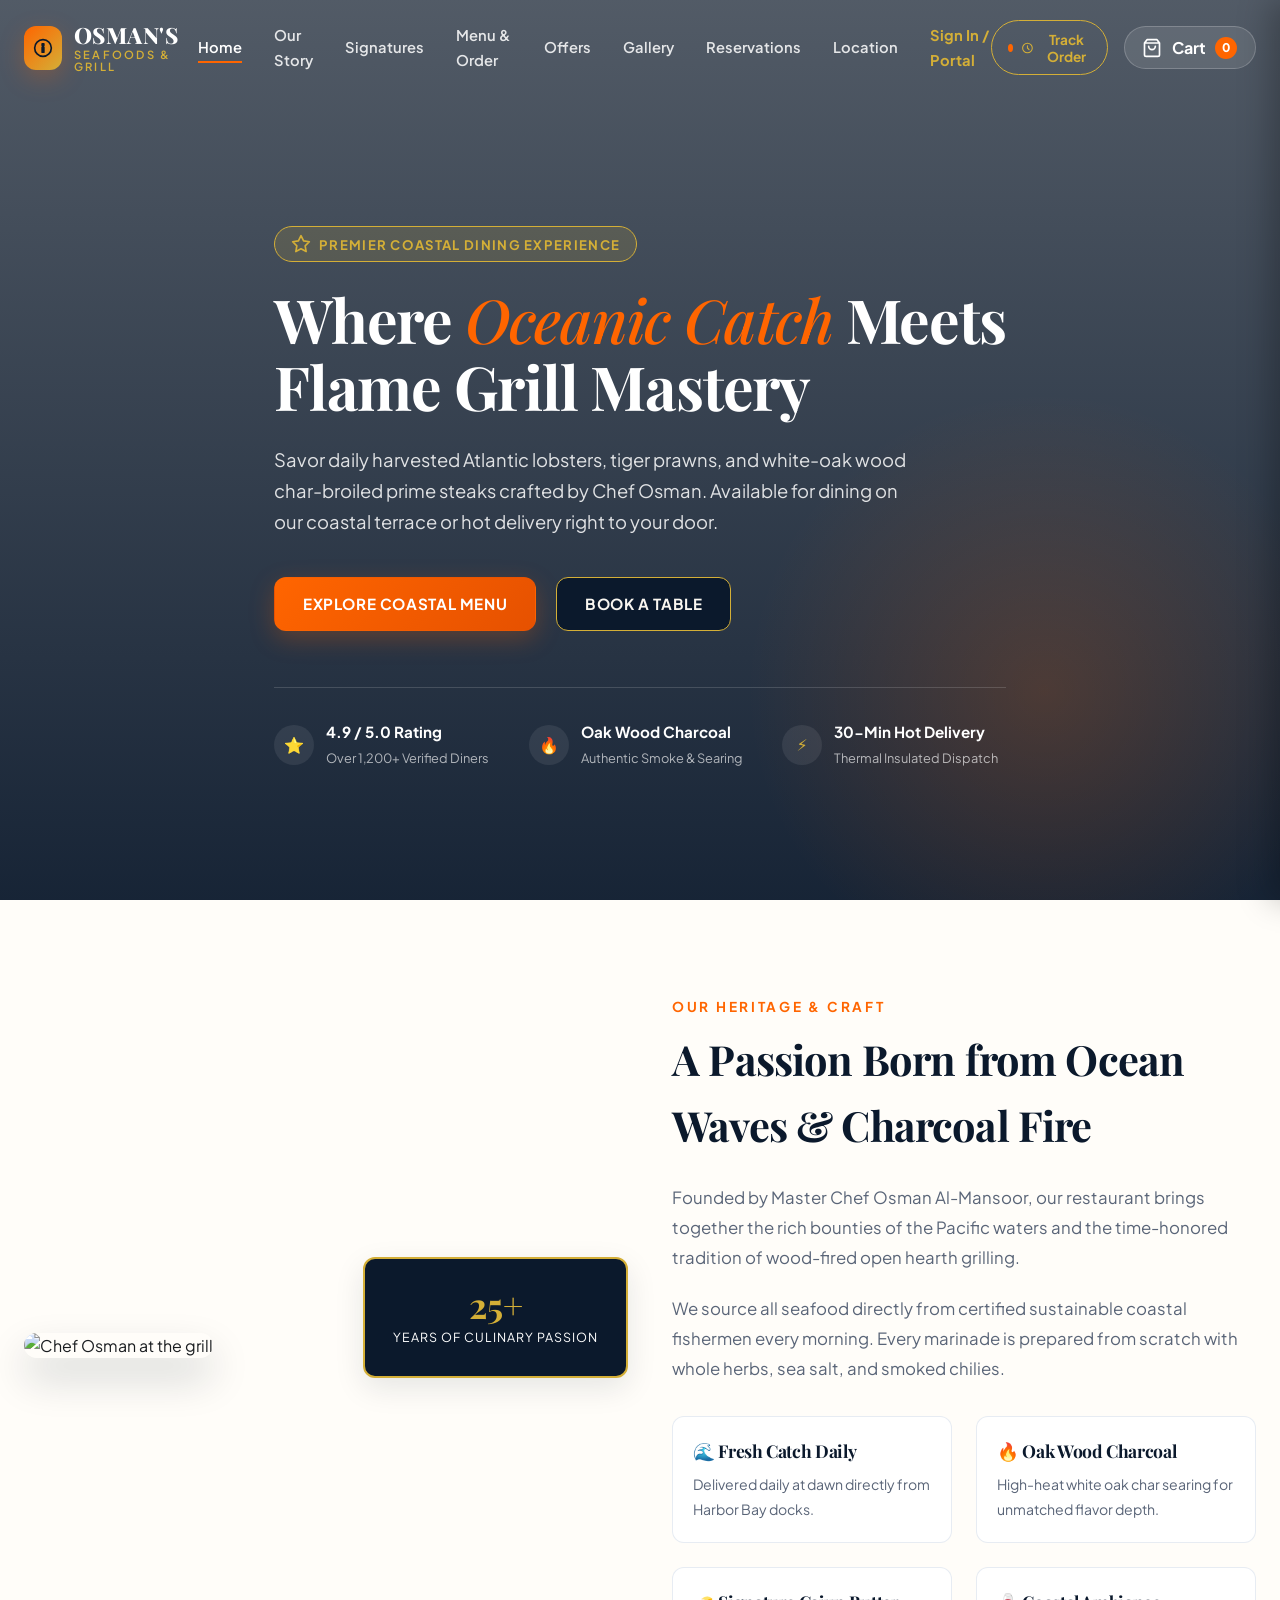
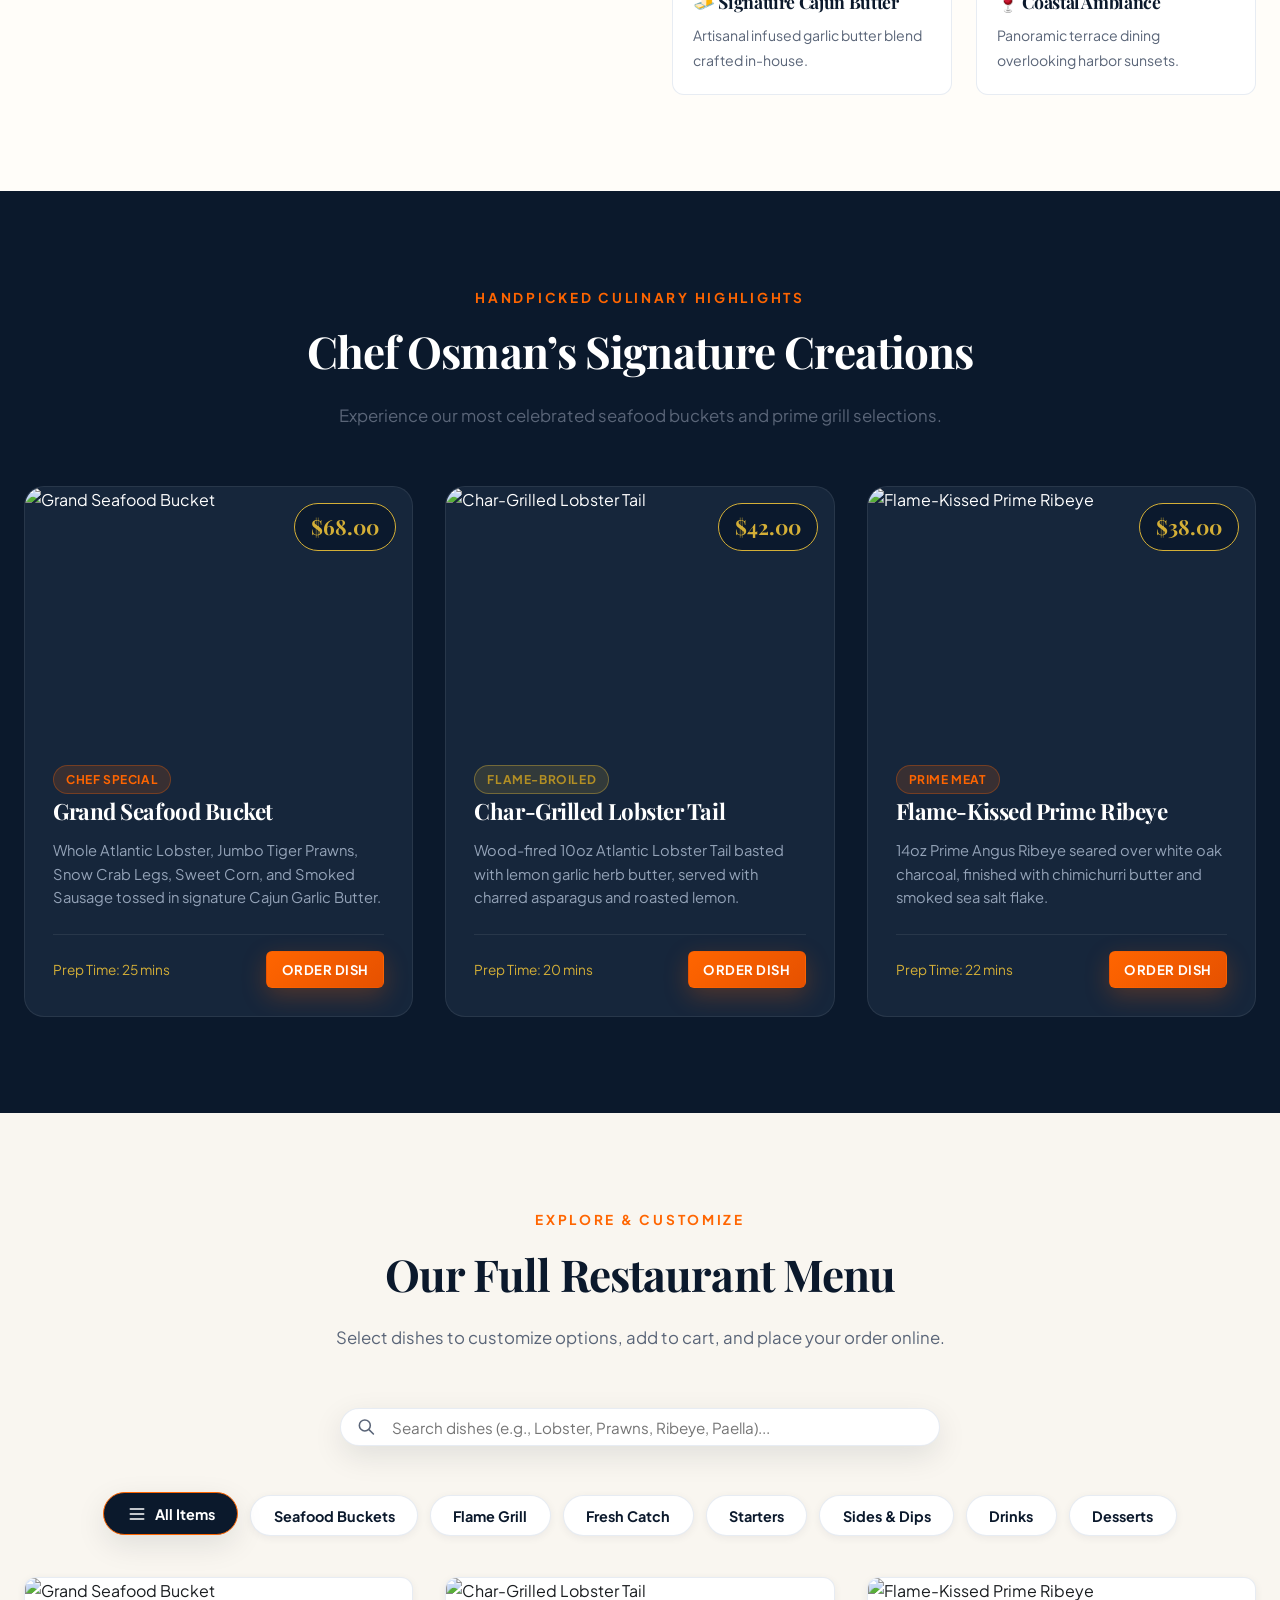
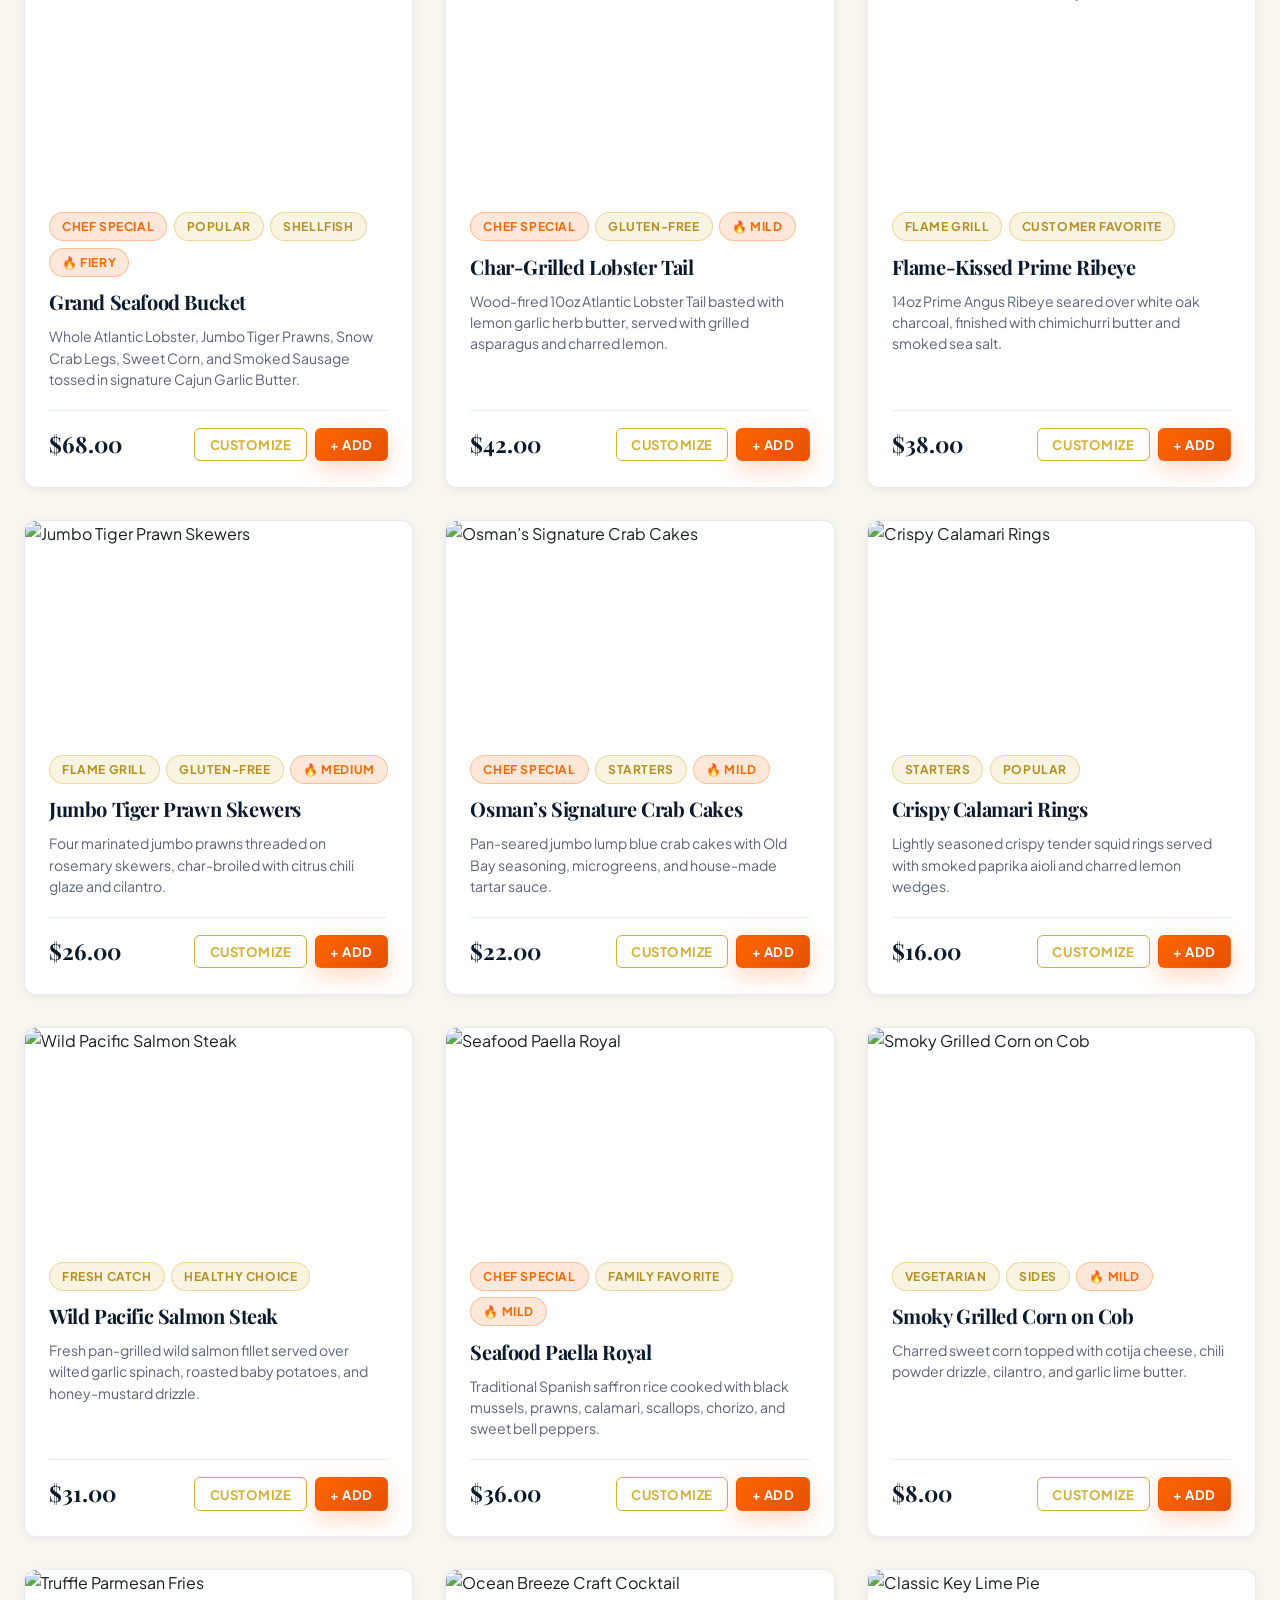
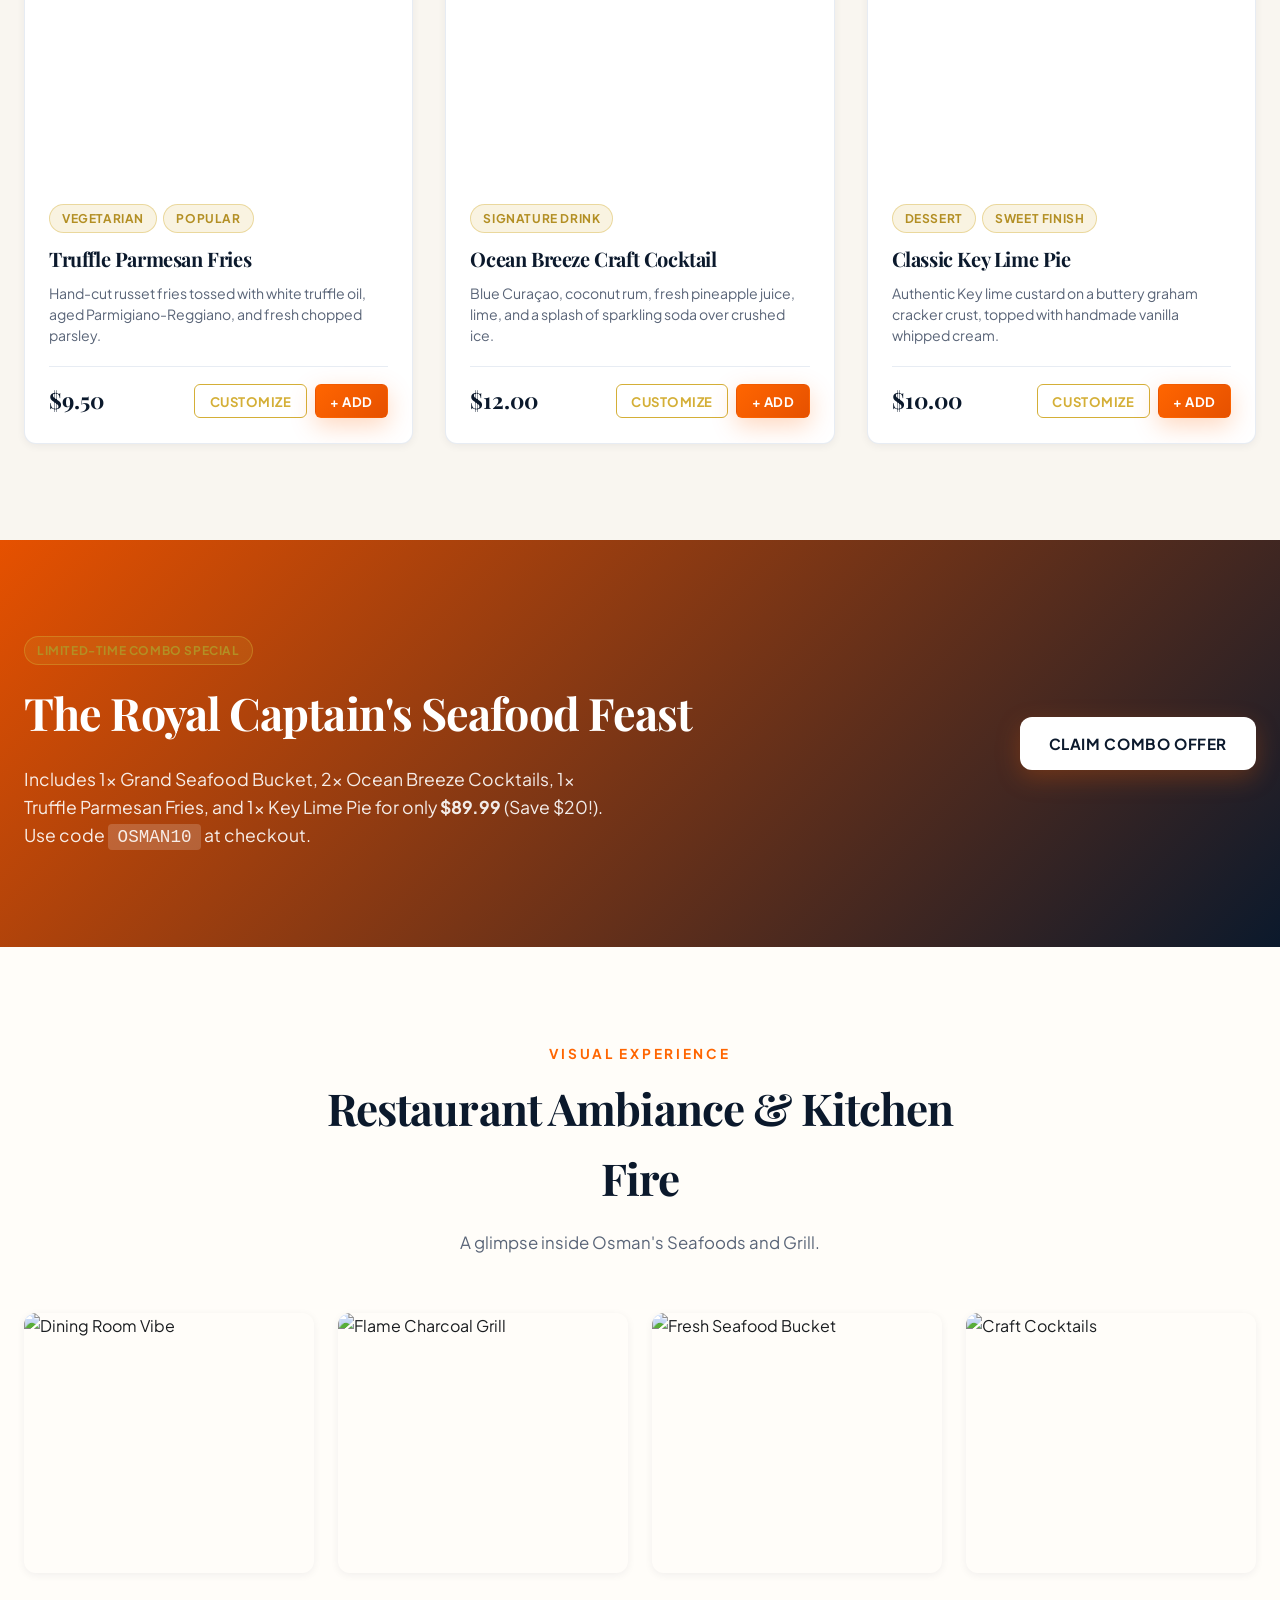
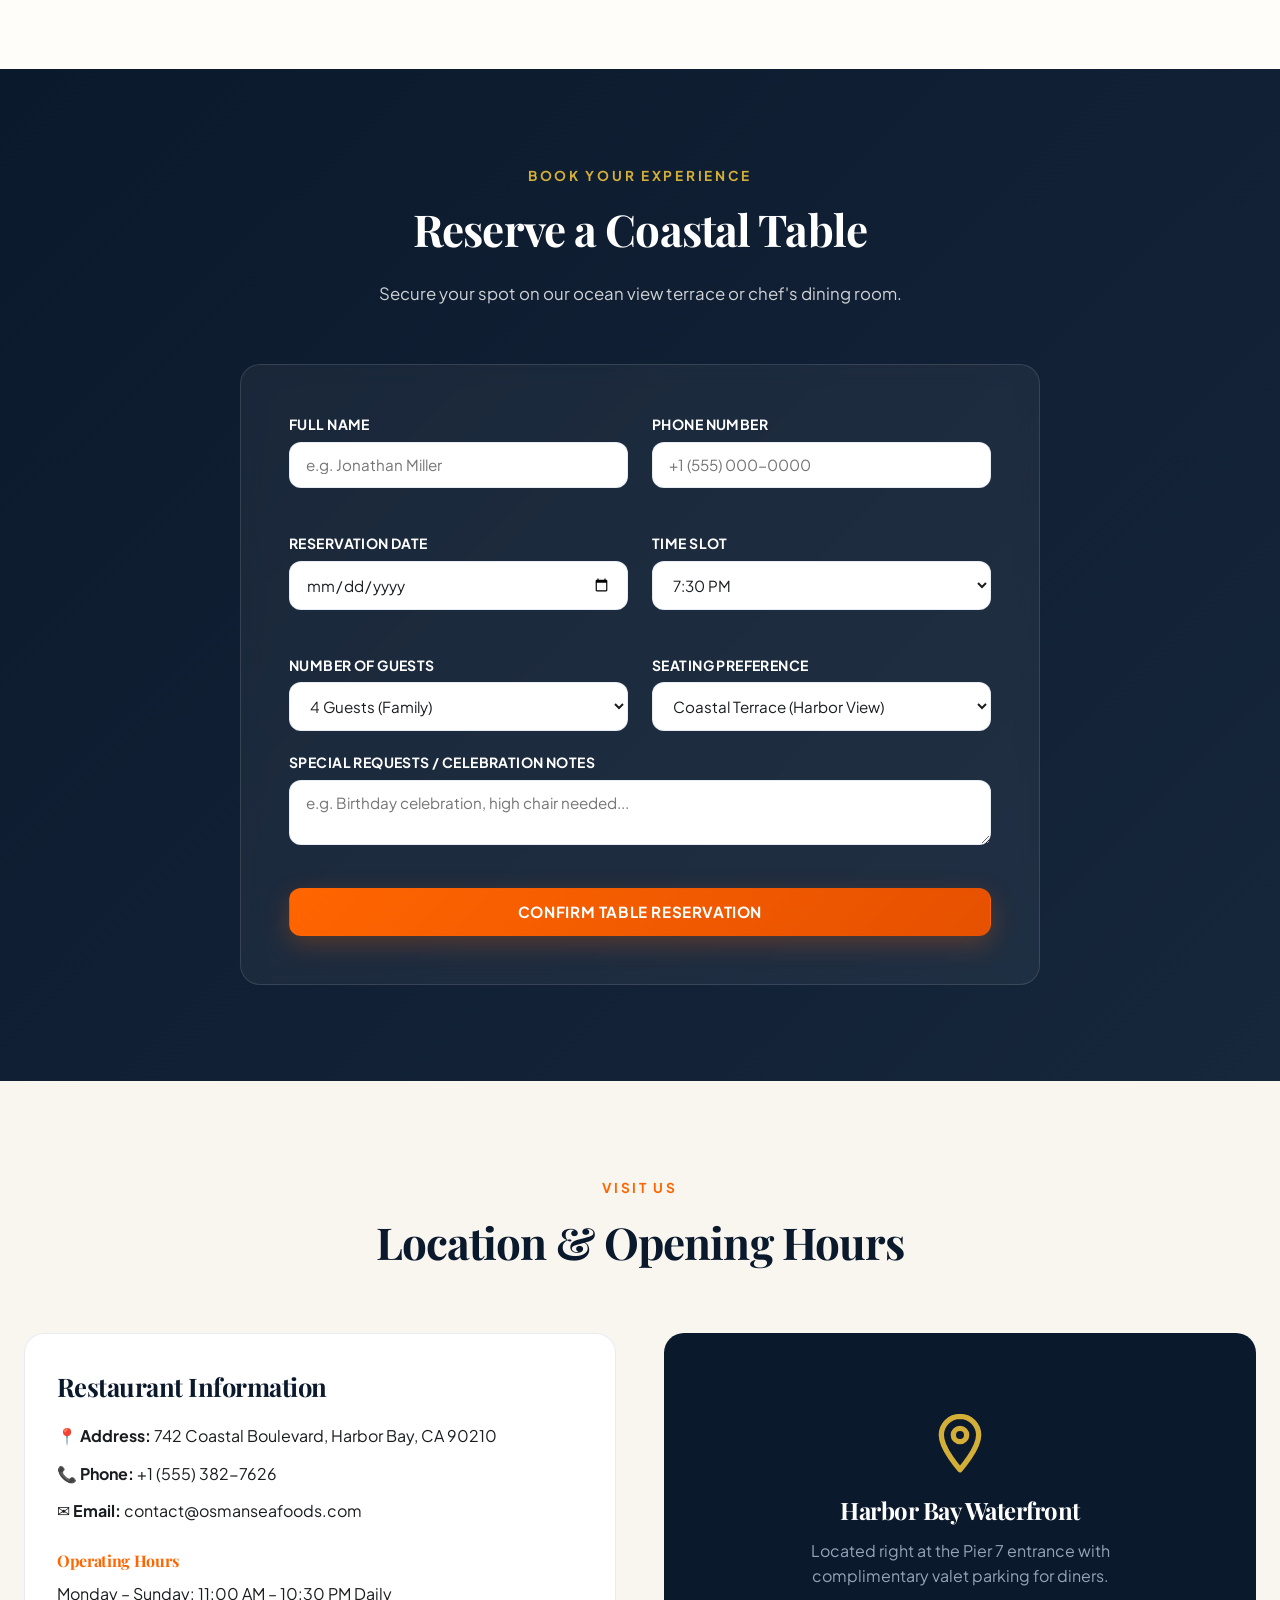
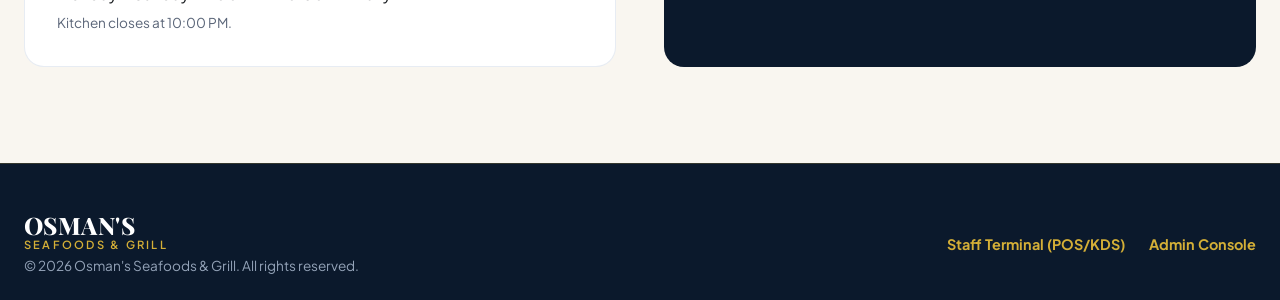
==== commit 7e580134: "feat: unify authentication into single portal (login.html) with role auto-routing, synchronized logo" ====
--- a/index.html
+++ b/index.html
@@ -33,6 +33,7 @@
         <li><a href="#gallery" class="nav-link">Gallery</a></li>
         <li><a href="#reserve" class="nav-link">Reservations</a></li>
         <li><a href="#contact" class="nav-link">Location</a></li>
+        <li><a href="login.html" class="nav-link" id="mobileNavLoginLink" style="color:var(--color-gold-accent); font-weight:700;">Sign In / Portal</a></li>
       </ul>
 
       <div class="nav-actions">
